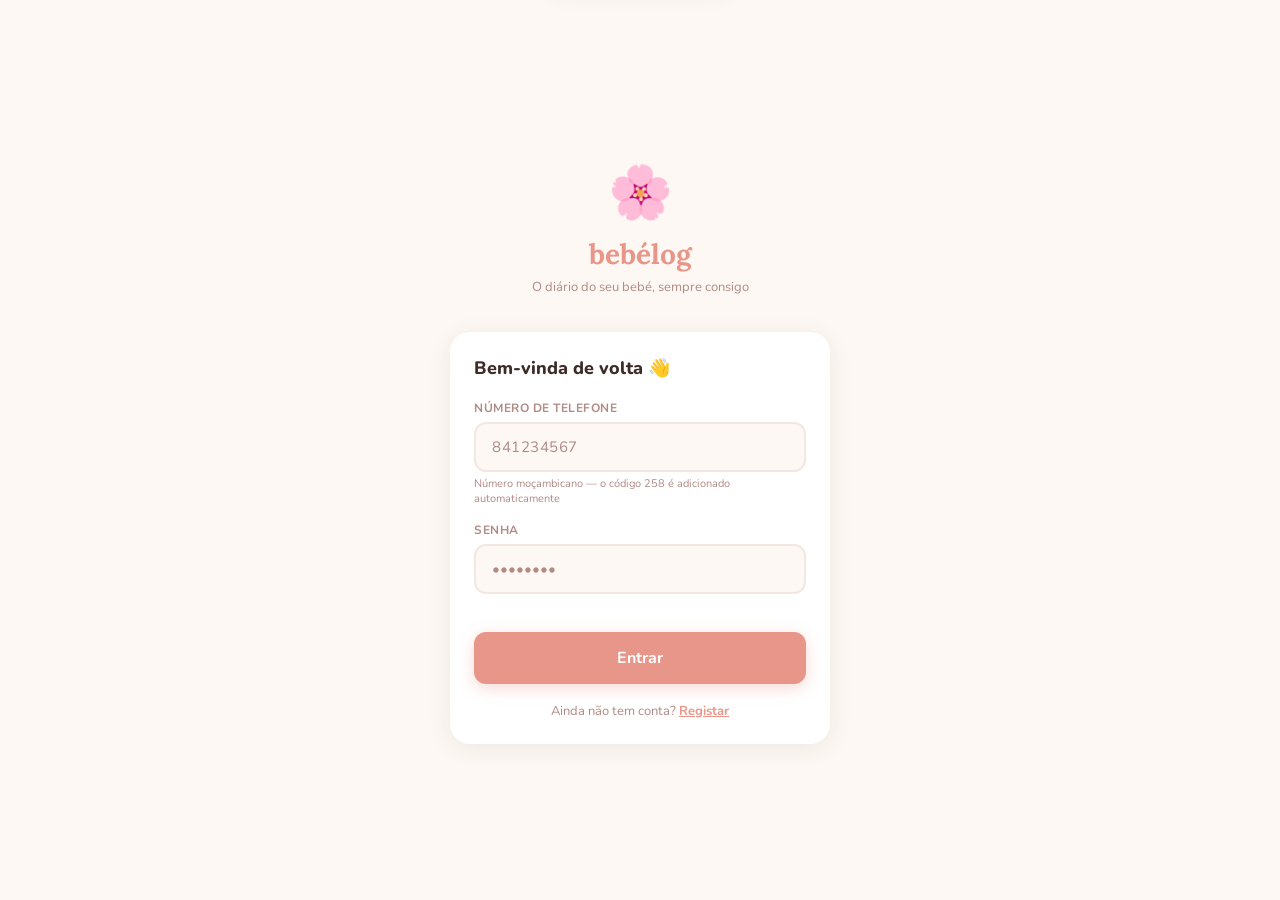
==== index.html @ a87999bd "init commit" ====
<!DOCTYPE html>
<html lang="pt-PT">
<head>
<meta charset="UTF-8">
<meta name="viewport" content="width=device-width, initial-scale=1.0, maximum-scale=1.0, user-scalable=no">
<meta name="apple-mobile-web-app-capable" content="yes">
<meta name="theme-color" content="#E8968A">
<title>Bebé — O meu registo</title>
<link rel="icon" href="data:image/svg+xml,<svg xmlns='http://www.w3.org/2000/svg' viewBox='0 0 100 100'><text y='.9em' font-size='90'>🌸</text></svg>">
<link rel="preconnect" href="https://fonts.googleapis.com">
<link href="https://fonts.googleapis.com/css2?family=Lora:ital,wght@0,400;0,500;0,600;1,400&family=Nunito:wght@300;400;500;600;700&display=swap" rel="stylesheet">
<style>
/* ===== CSS VARIABLES & RESET ===== */
:root {
  --primary: #E8968A;
  --primary-light: #F5C4BB;
  --primary-dark: #C47B72;
  --primary-soft: #FDE8E5;
  --cream: #FDF8F3;
  --cream-dark: #F5EDE3;
  --text: #3D2B27;
  --text-soft: #7A5C57;
  --text-muted: #B08A85;
  --white: #FFFFFF;
  --card: #FFFFFF;
  --border: rgba(200,160,155,0.2);
  --shadow: 0 4px 24px rgba(61,43,39,0.08);
  --shadow-sm: 0 2px 12px rgba(61,43,39,0.06);
  --radius: 20px;
  --radius-sm: 12px;
  --nav-h: 72px;
  --header-h: 70px;
  --sleep-color: #7B9FBF;
  --feed-color: #8DC17A;
  --diaper-color: #C4A87D;
  --med-color: #A07BBF;
  --growth-color: #BF8DA0;
}
*, *::before, *::after { box-sizing: border-box; margin: 0; padding: 0; }
html, body { height: 100%; width: 100%; overflow: hidden; background: var(--cream); color: var(--text); font-family: 'Nunito', sans-serif; -webkit-font-smoothing: antialiased; }
button { border: none; background: none; cursor: pointer; font-family: inherit; color: inherit; }
input, textarea, select { font-family: inherit; color: var(--text); }
img { max-width: 100%; }
a { text-decoration: none; color: inherit; }

/* ===== APP SHELL ===== */
#app { height: 100dvh; display: flex; flex-direction: column; max-width: 430px; margin: 0 auto; position: relative; overflow: hidden; background: var(--cream); }

/* ===== SCREENS ===== */
.screens { flex: 1; position: relative; overflow: hidden; }
.screen { position: absolute; inset: 0; overflow-y: auto; overflow-x: hidden; padding-bottom: calc(var(--nav-h) + 16px); opacity: 0; pointer-events: none; transform: translateX(30px); transition: opacity .3s ease, transform .3s ease; }
.screen.active { opacity: 1; pointer-events: all; transform: translateX(0); }
.screen.slide-out { opacity: 0; transform: translateX(-30px); }

/* ===== HEADER ===== */
.app-header { position: sticky; top: 0; z-index: 100; background: var(--cream); padding: 14px 20px 10px; display: flex; align-items: center; gap: 12px; }
.header-avatar { width: 40px; height: 40px; border-radius: 50%; object-fit: cover; border: 2.5px solid var(--primary); flex-shrink: 0; background: var(--primary-soft); display: flex; align-items: center; justify-content: center; font-size: 18px; overflow: hidden; }
.header-avatar img { width: 100%; height: 100%; object-fit: cover; }
.header-info { flex: 1; min-width: 0; }
.header-greeting { font-size: 11px; color: var(--text-muted); font-weight: 500; letter-spacing: 0.3px; }
.header-name { font-family: 'Lora', serif; font-size: 18px; font-weight: 600; color: var(--text); line-height: 1.2; white-space: nowrap; overflow: hidden; text-overflow: ellipsis; }
.header-age { font-size: 11px; color: var(--text-soft); font-weight: 500; }
.header-action { width: 36px; height: 36px; border-radius: 50%; background: var(--card); box-shadow: var(--shadow-sm); display: flex; align-items: center; justify-content: center; flex-shrink: 0; }

/* ===== BOTTOM NAV ===== */
.bottom-nav { height: var(--nav-h); background: var(--white); border-top: 1px solid var(--border); display: flex; align-items: center; justify-content: space-around; padding: 0 8px; padding-bottom: env(safe-area-inset-bottom, 0); position: relative; z-index: 200; box-shadow: 0 -4px 24px rgba(61,43,39,0.06); }
.nav-btn { flex: 1; display: flex; flex-direction: column; align-items: center; gap: 3px; padding: 8px 4px; border-radius: var(--radius-sm); transition: all .2s ease; position: relative; }
.nav-btn .nav-icon { font-size: 22px; line-height: 1; transition: transform .2s ease; }
.nav-btn .nav-label { font-size: 10px; font-weight: 600; color: var(--text-muted); letter-spacing: 0.2px; transition: color .2s ease; }
.nav-btn.active .nav-label { color: var(--primary); }
.nav-btn.active .nav-icon { transform: translateY(-2px); }
.nav-btn.active::after { content: ''; position: absolute; bottom: -1px; left: 50%; transform: translateX(-50%); width: 20px; height: 3px; background: var(--primary); border-radius: 2px 2px 0 0; }

/* ===== MAIS MENU ===== */
.mais-overlay { position: fixed; inset: 0; background: rgba(61,43,39,0.3); z-index: 150; opacity: 0; pointer-events: none; transition: opacity .3s ease; backdrop-filter: blur(4px); }
.mais-overlay.open { opacity: 1; pointer-events: all; }
.mais-menu { position: fixed; bottom: var(--nav-h); left: 50%; transform: translateX(-50%) translateY(20px); width: min(390px, 96vw); background: var(--white); border-radius: var(--radius) var(--radius) 0 0; padding: 20px; z-index: 160; opacity: 0; pointer-events: none; transition: all .3s cubic-bezier(.34,1.56,.64,1); box-shadow: 0 -8px 40px rgba(61,43,39,0.15); }
.mais-menu.open { opacity: 1; pointer-events: all; transform: translateX(-50%) translateY(0); }
.mais-handle { width: 36px; height: 4px; background: var(--border); border-radius: 2px; margin: 0 auto 20px; }
.mais-grid { display: grid; grid-template-columns: 1fr 1fr; gap: 12px; }
.mais-item.featured { grid-column: 1 / -1; flex-direction: row; justify-content: center; gap: 12px; background: linear-gradient(135deg, var(--primary-soft) 0%, var(--cream-dark) 100%); border: 2px solid var(--primary-light); padding: 14px 20px; }
.mais-item.featured .mais-item-label { font-size: 15px; color: var(--primary); }
.mais-item { background: var(--cream); border-radius: var(--radius-sm); padding: 16px; display: flex; flex-direction: column; align-items: center; gap: 8px; cursor: pointer; transition: all .2s ease; border: 2px solid transparent; }
.mais-item:active { transform: scale(.97); }
.mais-item.active-section { border-color: var(--primary); background: var(--primary-soft); }
.mais-item-icon { font-size: 28px; }
.mais-item-label { font-size: 13px; font-weight: 600; color: var(--text-soft); }

/* ===== CARDS ===== */
.card { background: var(--card); border-radius: var(--radius); padding: 18px; box-shadow: var(--shadow-sm); }
.card-sm { padding: 14px; border-radius: var(--radius-sm); }
.screen-content { padding: 0 16px; }

/* ===== DASHBOARD ===== */
.hero-card { background: linear-gradient(135deg, var(--primary) 0%, var(--primary-dark) 100%); border-radius: var(--radius); padding: 24px 20px; color: white; margin-bottom: 20px; position: relative; overflow: hidden; }
.hero-card::before { content: ''; position: absolute; top: -30px; right: -30px; width: 120px; height: 120px; background: rgba(255,255,255,0.1); border-radius: 50%; }
.hero-card::after { content: ''; position: absolute; bottom: -20px; right: 40px; width: 80px; height: 80px; background: rgba(255,255,255,0.08); border-radius: 50%; }
.hero-greeting { font-size: 13px; opacity: 0.85; margin-bottom: 4px; }
.hero-name { font-family: 'Lora', serif; font-size: 26px; font-weight: 600; margin-bottom: 2px; }
.hero-age { font-size: 13px; opacity: 0.8; margin-bottom: 16px; }
.sleep-status { display: inline-flex; align-items: center; gap: 8px; background: rgba(255,255,255,0.2); border-radius: 30px; padding: 8px 14px; font-size: 13px; font-weight: 600; }
.sleep-dot { width: 8px; height: 8px; border-radius: 50%; background: white; animation: pulse-dot 1.5s infinite; }
@keyframes pulse-dot { 0%,100%{opacity:1;transform:scale(1)} 50%{opacity:.5;transform:scale(.8)} }
.hero-actions { display: flex; gap: 8px; flex-wrap: wrap; margin-top: 14px; }
.hero-btn { display: inline-flex; align-items: center; gap: 6px; background: rgba(255,255,255,0.22); border: 2px solid rgba(255,255,255,0.4); border-radius: 30px; padding: 9px 18px; font-size: 13px; font-weight: 700; color: white; cursor: pointer; transition: all .2s ease; backdrop-filter: blur(4px); }
.hero-btn:active { transform: scale(.96); background: rgba(255,255,255,0.32); }
.hero-btn.stop { background: rgba(255,255,255,0.9); color: var(--sleep-color); border-color: transparent; }
.hero-btn.stop:active { background: rgba(255,255,255,1); }

.quick-stats { display: grid; grid-template-columns: 1fr 1fr; gap: 10px; margin-bottom: 20px; }
.stat-card { background: var(--card); border-radius: var(--radius-sm); padding: 14px; box-shadow: var(--shadow-sm); cursor: pointer; transition: transform .2s ease; display: flex; flex-direction: column; gap: 6px; }
.stat-card:active { transform: scale(.97); }
.stat-icon { font-size: 22px; }
.stat-label { font-size: 11px; color: var(--text-muted); font-weight: 600; text-transform: uppercase; letter-spacing: 0.5px; }
.stat-value { font-family: 'Lora', serif; font-size: 20px; font-weight: 600; color: var(--text); line-height: 1; }
.stat-sub { font-size: 11px; color: var(--text-soft); }

.section-title { font-family: 'Lora', serif; font-size: 17px; font-weight: 600; color: var(--text); margin-bottom: 12px; display: flex; align-items: center; justify-content: space-between; }
.section-title-action { font-family: 'Nunito', sans-serif; font-size: 13px; font-weight: 600; color: var(--primary); }

.sleep-prediction { background: var(--card); border-radius: var(--radius); padding: 18px; box-shadow: var(--shadow-sm); margin-bottom: 20px; }
.prediction-row { display: flex; align-items: center; gap: 12px; }
.prediction-indicator { width: 48px; height: 48px; border-radius: 50%; display: flex; align-items: center; justify-content: center; font-size: 22px; flex-shrink: 0; }
.prediction-indicator.green { background: #E8F5E2; }
.prediction-indicator.yellow { background: #FFF8E1; }
.prediction-indicator.red { background: #FFEBEE; }
.prediction-label { font-size: 11px; color: var(--text-muted); font-weight: 600; text-transform: uppercase; letter-spacing: 0.5px; margin-bottom: 2px; }
.prediction-time { font-family: 'Lora', serif; font-size: 20px; font-weight: 600; color: var(--text); }
.prediction-confidence { font-size: 11px; color: var(--text-soft); margin-top: 2px; }

/* ===== FAB ===== */
.fab-container { position: fixed; bottom: calc(var(--nav-h) + 16px); right: 16px; display: flex; flex-direction: column; align-items: flex-end; gap: 10px; z-index: 100; }
.fab { width: 52px; height: 52px; border-radius: 50%; background: var(--primary); color: white; box-shadow: 0 4px 20px rgba(232,150,138,0.4); display: flex; align-items: center; justify-content: center; font-size: 24px; cursor: pointer; transition: all .2s cubic-bezier(.34,1.56,.64,1); }
.fab:active { transform: scale(.92); }
.fab-main { width: 56px; height: 56px; font-size: 26px; }
.fab-mini { width: 44px; height: 44px; font-size: 20px; background: var(--white); color: var(--text); box-shadow: var(--shadow); opacity: 0; transform: scale(0) translateY(10px); pointer-events: none; transition: all .25s cubic-bezier(.34,1.56,.64,1); }
.fab-mini.visible { opacity: 1; transform: scale(1) translateY(0); pointer-events: all; }
.fab-mini-label { font-size: 11px; font-weight: 700; color: var(--text); background: var(--white); padding: 4px 10px; border-radius: 20px; box-shadow: var(--shadow-sm); white-space: nowrap; opacity: 0; pointer-events: none; transition: all .25s ease; }
.fab-mini-label.visible { opacity: 1; pointer-events: all; }
.fab-mini-row { display: flex; align-items: center; gap: 8px; }

/* ===== MODAL / SHEET ===== */
.sheet-overlay { position: fixed; inset: 0; background: rgba(61,43,39,0.35); z-index: 500; opacity: 0; pointer-events: none; transition: opacity .3s ease; backdrop-filter: blur(6px); }
.sheet-overlay.open { opacity: 1; pointer-events: all; }
.sheet { position: fixed; bottom: 0; left: 50%; transform: translateX(-50%) translateY(100%); width: min(430px, 100vw); background: var(--white); border-radius: var(--radius) var(--radius) 0 0; z-index: 510; padding: 20px 20px calc(20px + env(safe-area-inset-bottom, 0)); transition: transform .4s cubic-bezier(.34,1.2,.64,1); max-height: 92dvh; overflow-y: auto; }
.sheet.open { transform: translateX(-50%) translateY(0); }
.sheet-handle { width: 36px; height: 4px; background: var(--border); border-radius: 2px; margin: 0 auto 20px; }
.sheet-title { font-family: 'Lora', serif; font-size: 20px; font-weight: 600; margin-bottom: 20px; }

/* ===== FORMS ===== */
.form-group { margin-bottom: 16px; }
.form-label { font-size: 12px; font-weight: 700; color: var(--text-muted); text-transform: uppercase; letter-spacing: 0.5px; margin-bottom: 6px; display: block; }
.form-control { width: 100%; padding: 13px 16px; border: 2px solid var(--border); border-radius: var(--radius-sm); font-size: 15px; background: var(--cream); color: var(--text); outline: none; transition: border-color .2s ease; }
.form-control:focus { border-color: var(--primary); background: var(--white); }
.form-control::placeholder { color: var(--text-muted); }
textarea.form-control { resize: none; min-height: 80px; }

.toggle-group { display: flex; gap: 8px; flex-wrap: wrap; }
.toggle-btn { padding: 8px 16px; border-radius: 30px; border: 2px solid var(--border); font-size: 13px; font-weight: 600; color: var(--text-soft); background: var(--cream); cursor: pointer; transition: all .2s ease; }
.toggle-btn.active { border-color: var(--primary); color: var(--primary); background: var(--primary-soft); }

.btn-primary { width: 100%; padding: 15px; border-radius: var(--radius-sm); background: var(--primary); color: white; font-size: 16px; font-weight: 700; cursor: pointer; transition: all .2s ease; box-shadow: 0 4px 16px rgba(232,150,138,0.35); border: none; }
.btn-primary:active { transform: scale(.98); }
.btn-secondary { width: 100%; padding: 13px; border-radius: var(--radius-sm); background: var(--cream); color: var(--text); font-size: 15px; font-weight: 600; cursor: pointer; transition: all .2s ease; border: 2px solid var(--border); margin-top: 10px; }

/* ===== SUCCESS TOAST ===== */
.toast { position: fixed; top: 24px; left: 50%; transform: translateX(-50%) translateY(-80px); background: var(--text); color: white; padding: 12px 24px; border-radius: 30px; font-size: 14px; font-weight: 600; z-index: 1000; transition: transform .4s cubic-bezier(.34,1.56,.64,1); white-space: nowrap; box-shadow: var(--shadow); display: flex; align-items: center; gap: 8px; }
.toast.show { transform: translateX(-50%) translateY(0); }
.toast-check { width: 20px; height: 20px; border-radius: 50%; background: #4CAF50; display: flex; align-items: center; justify-content: center; font-size: 12px; }

/* ===== EMPTY STATE ===== */
.empty-state { text-align: center; padding: 40px 24px; }
.empty-state-icon { font-size: 52px; margin-bottom: 16px; opacity: 0.6; }
.empty-state-text { font-family: 'Lora', serif; font-size: 17px; color: var(--text-soft); margin-bottom: 8px; }
.empty-state-sub { font-size: 14px; color: var(--text-muted); line-height: 1.5; }

/* ===== LOG LIST ===== */
.log-list { display: flex; flex-direction: column; gap: 10px; }
.log-item { background: var(--card); border-radius: var(--radius-sm); padding: 14px; box-shadow: var(--shadow-sm); display: flex; align-items: center; gap: 14px; }
.log-item-icon { width: 40px; height: 40px; border-radius: 12px; display: flex; align-items: center; justify-content: center; font-size: 20px; flex-shrink: 0; }
.log-item-icon.sleep { background: rgba(123,159,191,0.15); }
.log-item-icon.feed { background: rgba(141,193,122,0.15); }
.log-item-icon.diaper { background: rgba(196,168,125,0.15); }
.log-item-icon.med { background: rgba(160,123,191,0.15); }
.log-item-body { flex: 1; min-width: 0; }
.log-item-title { font-size: 14px; font-weight: 700; color: var(--text); margin-bottom: 2px; }
.log-item-sub { font-size: 12px; color: var(--text-muted); }
.log-item-time { font-size: 12px; color: var(--text-muted); font-weight: 600; flex-shrink: 0; }
.log-item-delete { width: 28px; height: 28px; border-radius: 50%; background: #FFE5E5; display: flex; align-items: center; justify-content: center; font-size: 14px; cursor: pointer; flex-shrink: 0; transition: all .2s; }
.log-item-delete:active { transform: scale(.9); }
.log-item-edit { width: 28px; height: 28px; border-radius: 50%; background: var(--cream-dark); display: flex; align-items: center; justify-content: center; font-size: 13px; cursor: pointer; flex-shrink: 0; transition: all .2s; }
.log-item-edit:active { transform: scale(.9); }

/* ===== SVG CHART ===== */
.chart-container { background: var(--card); border-radius: var(--radius); padding: 18px; box-shadow: var(--shadow-sm); margin-bottom: 20px; }
.chart-title { font-size: 13px; font-weight: 700; color: var(--text-muted); text-transform: uppercase; letter-spacing: 0.5px; margin-bottom: 14px; }
.chart-svg { width: 100%; overflow: visible; }
.chart-bar { transition: height .4s ease, y .4s ease; }
.chart-day-label { font-size: 9px; fill: var(--text-muted); font-family: 'Nunito', sans-serif; }

/* ===== SLEEP SCREEN ===== */
.timer-card { background: linear-gradient(135deg, var(--sleep-color) 0%, #5A7A9F 100%); border-radius: var(--radius); padding: 28px 20px; text-align: center; color: white; margin-bottom: 20px; }
.timer-display { font-family: 'Lora', serif; font-size: 48px; font-weight: 600; letter-spacing: 2px; margin-bottom: 8px; }
.timer-label { font-size: 13px; opacity: 0.85; margin-bottom: 20px; }
.timer-btn { display: inline-flex; align-items: center; gap: 8px; background: rgba(255,255,255,0.25); border: 2px solid rgba(255,255,255,0.4); border-radius: 30px; padding: 12px 28px; font-size: 15px; font-weight: 700; color: white; cursor: pointer; transition: all .2s ease; backdrop-filter: blur(4px); }
.timer-btn:active { transform: scale(.97); }
.sleep-time-adjust { margin-top: 14px; display: flex; align-items: center; justify-content: center; gap: 8px; }
.sleep-time-adjust label { font-size: 12px; opacity: 0.75; }
.sleep-time-adjust input[type="time"] { background: rgba(255,255,255,0.2); border: 1px solid rgba(255,255,255,0.35); border-radius: 8px; color: white; font-size: 13px; font-weight: 600; padding: 4px 8px; outline: none; width: 82px; }
.sleep-time-adjust input[type="time"]::-webkit-calendar-picker-indicator { filter: invert(1) opacity(0.7); cursor: pointer; }
.sleep-adjust-link { font-size: 11px; opacity: 0.7; text-decoration: underline; cursor: pointer; margin-top: 4px; display: block; }
.sleep-adjust-link:hover { opacity: 1; }

/* ===== ONBOARDING ===== */
#screen-onboarding { padding: 0; background: var(--cream); overflow-y: auto; }
.onboarding-wrap { min-height: 100dvh; display: flex; flex-direction: column; padding: 40px 24px 40px; }
.onboarding-logo { font-family: 'Lora', serif; font-size: 32px; font-weight: 600; color: var(--primary); margin-bottom: 8px; }
.onboarding-sub { font-size: 14px; color: var(--text-muted); margin-bottom: 40px; line-height: 1.5; }
.onboarding-title { font-family: 'Lora', serif; font-size: 26px; font-weight: 600; color: var(--text); margin-bottom: 6px; }
.onboarding-desc { font-size: 14px; color: var(--text-soft); margin-bottom: 32px; line-height: 1.6; }
.photo-upload { width: 100px; height: 100px; border-radius: 50%; border: 3px dashed var(--primary-light); display: flex; flex-direction: column; align-items: center; justify-content: center; cursor: pointer; margin: 0 auto 24px; background: var(--primary-soft); transition: all .2s; position: relative; overflow: hidden; }
.photo-upload:active { transform: scale(.97); }
.photo-upload img { position: absolute; inset: 0; width: 100%; height: 100%; object-fit: cover; }
.photo-upload-icon { font-size: 30px; opacity: .5; }
.photo-upload-text { font-size: 11px; color: var(--text-muted); margin-top: 4px; }
.onboarding-footer { margin-top: auto; padding-top: 32px; }

/* ===== SETTINGS ===== */
.settings-section { margin-bottom: 24px; }
.settings-section-title { font-size: 11px; font-weight: 700; color: var(--text-muted); text-transform: uppercase; letter-spacing: 0.8px; margin-bottom: 10px; padding-left: 4px; }
.settings-item { background: var(--card); border-radius: var(--radius-sm); padding: 15px 16px; display: flex; align-items: center; justify-content: space-between; margin-bottom: 8px; box-shadow: var(--shadow-sm); cursor: pointer; }
.settings-item-left { display: flex; align-items: center; gap: 12px; }
.settings-item-icon { font-size: 20px; width: 36px; height: 36px; background: var(--cream-dark); border-radius: 10px; display: flex; align-items: center; justify-content: center; }
.settings-item-label { font-size: 15px; font-weight: 600; }
.settings-item-arrow { color: var(--text-muted); font-size: 16px; }

.color-swatches { display: flex; gap: 12px; flex-wrap: wrap; margin-top: 8px; }
.color-swatch { width: 36px; height: 36px; border-radius: 50%; cursor: pointer; border: 3px solid transparent; transition: all .2s ease; }
.color-swatch.selected { border-color: var(--text); transform: scale(1.1); }

/* ===== HISTORY ===== */
.history-date-nav { display: flex; align-items: center; justify-content: space-between; margin-bottom: 20px; background: var(--card); border-radius: var(--radius-sm); padding: 12px 16px; box-shadow: var(--shadow-sm); }
.history-date-btn { width: 32px; height: 32px; border-radius: 50%; background: var(--cream); display: flex; align-items: center; justify-content: center; cursor: pointer; font-size: 16px; }
.history-date { font-family: 'Lora', serif; font-size: 16px; font-weight: 600; }
.timeline { position: relative; padding-left: 28px; }
.timeline::before { content: ''; position: absolute; left: 11px; top: 0; bottom: 0; width: 2px; background: var(--border); }
.timeline-item { position: relative; margin-bottom: 16px; }
.timeline-dot { position: absolute; left: -22px; width: 12px; height: 12px; border-radius: 50%; border: 2px solid white; top: 4px; }
.timeline-dot.sleep { background: var(--sleep-color); }
.timeline-dot.feed { background: var(--feed-color); }
.timeline-dot.diaper { background: var(--diaper-color); }
.timeline-dot.med { background: var(--med-color); }

/* ===== GROWTH CHART ===== */
.growth-tabs { display: flex; gap: 8px; margin-bottom: 16px; }
.growth-tab { flex: 1; padding: 10px; border-radius: var(--radius-sm); border: 2px solid var(--border); font-size: 13px; font-weight: 700; color: var(--text-soft); background: var(--cream); cursor: pointer; text-align: center; transition: all .2s; }
.growth-tab.active { border-color: var(--primary); color: var(--primary); background: var(--primary-soft); }
.growth-stat { background: var(--card); border-radius: var(--radius-sm); padding: 16px; box-shadow: var(--shadow-sm); text-align: center; }
.growth-stat-value { font-family: 'Lora', serif; font-size: 32px; font-weight: 600; color: var(--text); }
.growth-stat-unit { font-size: 14px; color: var(--text-muted); margin-left: 4px; }
.growth-stat-label { font-size: 12px; color: var(--text-muted); margin-top: 4px; }

/* ===== MED CARD ===== */
.med-card { background: var(--card); border-radius: var(--radius-sm); padding: 16px; box-shadow: var(--shadow-sm); margin-bottom: 10px; display: flex; align-items: center; gap: 14px; }
.med-icon { width: 44px; height: 44px; background: rgba(160,123,191,0.15); border-radius: 12px; display: flex; align-items: center; justify-content: center; font-size: 22px; flex-shrink: 0; }
.med-body { flex: 1; min-width: 0; }
.med-name { font-size: 15px; font-weight: 700; color: var(--text); margin-bottom: 2px; }
.med-dose { font-size: 13px; color: var(--text-soft); }
.med-next { font-size: 12px; color: var(--primary); font-weight: 600; margin-top: 4px; }
.med-action { display: flex; flex-direction: column; gap: 4px; }
.med-btn { padding: 6px 12px; border-radius: 20px; background: var(--primary-soft); color: var(--primary); font-size: 12px; font-weight: 700; cursor: pointer; white-space: nowrap; transition: all .2s; }
.med-btn:active { transform: scale(.95); }
.med-delete { padding: 6px 12px; border-radius: 20px; background: #FFE5E5; color: #C0392B; font-size: 12px; font-weight: 700; cursor: pointer; white-space: nowrap; transition: all .2s; }

/* ===== INSIGHTS ===== */
.insights-period-tabs { display: flex; gap: 6px; margin-bottom: 20px; background: var(--card); border-radius: var(--radius-sm); padding: 5px; box-shadow: var(--shadow-sm); }
.period-tab { flex: 1; padding: 9px 4px; border-radius: 9px; font-size: 13px; font-weight: 700; color: var(--text-muted); cursor: pointer; text-align: center; transition: all .2s ease; }
.period-tab.active { background: var(--primary); color: white; box-shadow: 0 2px 10px rgba(232,150,138,0.35); }
.status-card { border-radius: var(--radius); padding: 22px 20px; margin-bottom: 16px; position: relative; overflow: hidden; }
.status-card.excellent { background: linear-gradient(135deg, #6DBF8A 0%, #4A9E6A 100%); }
.status-card.good { background: linear-gradient(135deg, #7BB8BF 0%, #5A96A0 100%); }
.status-card.attention { background: linear-gradient(135deg, #E8C17A 0%, #C49A4A 100%); }
.status-card-emoji { font-size: 36px; margin-bottom: 10px; }
.status-card-title { font-family: 'Lora', serif; font-size: 22px; font-weight: 600; color: white; margin-bottom: 4px; }
.status-card-sub { font-size: 13px; color: rgba(255,255,255,0.85); line-height: 1.5; }
.status-card-deco { position: absolute; top: -20px; right: -20px; width: 100px; height: 100px; background: rgba(255,255,255,0.1); border-radius: 50%; }
.insight-card { background: var(--card); border-radius: var(--radius-sm); padding: 16px; box-shadow: var(--shadow-sm); margin-bottom: 12px; }
.insight-card-header { display: flex; align-items: center; justify-content: space-between; margin-bottom: 12px; }
.insight-card-title { font-size: 12px; font-weight: 700; color: var(--text-muted); text-transform: uppercase; letter-spacing: 0.5px; display: flex; align-items: center; gap: 6px; }
.insight-card-title-icon { font-size: 16px; }
.insight-status-dot { width: 10px; height: 10px; border-radius: 50%; flex-shrink: 0; }
.insight-status-dot.green { background: #5DBF7A; }
.insight-status-dot.yellow { background: #E8C17A; }
.insight-status-dot.red { background: #E87A7A; }
.insight-metrics { display: flex; align-items: flex-end; gap: 6px; margin-bottom: 8px; }
.insight-value { font-family: 'Lora', serif; font-size: 30px; font-weight: 600; color: var(--text); line-height: 1; }
.insight-unit { font-size: 13px; color: var(--text-muted); margin-bottom: 4px; }
.insight-vs { font-size: 12px; color: var(--text-muted); background: var(--cream-dark); border-radius: 20px; padding: 2px 8px; margin-bottom: 4px; }
.insight-text { font-size: 13px; color: var(--text-soft); line-height: 1.5; }
.insight-bar-wrap { height: 6px; background: var(--cream-dark); border-radius: 3px; margin: 10px 0 6px; overflow: hidden; }
.insight-bar-fill { height: 100%; border-radius: 3px; transition: width .6s ease; }
.insight-bar-fill.green { background: #5DBF7A; }
.insight-bar-fill.yellow { background: #E8C17A; }
.insight-bar-fill.red { background: #E87A7A; }
.insight-range { display: flex; justify-content: space-between; font-size: 10px; color: var(--text-muted); }
.tip-card { background: linear-gradient(135deg, var(--primary-soft) 0%, var(--cream-dark) 100%); border-radius: var(--radius-sm); padding: 16px; margin-bottom: 12px; border-left: 4px solid var(--primary); }
.tip-card-label { font-size: 10px; font-weight: 700; color: var(--primary); text-transform: uppercase; letter-spacing: 0.6px; margin-bottom: 6px; }
.tip-card-text { font-size: 13px; color: var(--text); line-height: 1.6; }
.week-bars { display: flex; align-items: flex-end; gap: 4px; height: 40px; margin: 12px 0 6px; }
.week-bar-wrap { flex: 1; display: flex; flex-direction: column; align-items: center; gap: 3px; height: 100%; justify-content: flex-end; }
.week-bar { width: 100%; border-radius: 3px 3px 0 0; min-height: 2px; transition: height .4s ease; }
.week-bar-label { font-size: 9px; color: var(--text-muted); font-weight: 600; }
.compare-row { display: flex; align-items: center; gap: 10px; padding: 10px 0; border-bottom: 1px solid var(--border); }
.compare-row:last-child { border-bottom: none; }
.compare-label { font-size: 13px; color: var(--text-soft); flex: 1; }
.compare-val { font-size: 14px; font-weight: 700; color: var(--text); }
.compare-badge { font-size: 11px; font-weight: 700; padding: 2px 8px; border-radius: 20px; }
.compare-badge.up { background: #E5F7EC; color: #3D9A5C; }
.compare-badge.down { background: #FFEBEE; color: #C0392B; }
.compare-badge.same { background: var(--cream-dark); color: var(--text-muted); }
.milestone-item { display: flex; align-items: flex-start; gap: 12px; padding: 10px 0; border-bottom: 1px solid var(--border); }
.milestone-item:last-child { border-bottom: none; }
.milestone-icon { font-size: 20px; flex-shrink: 0; margin-top: 1px; }
.milestone-text { font-size: 13px; color: var(--text); line-height: 1.5; flex: 1; }
.milestone-text strong { color: var(--text); display: block; margin-bottom: 2px; font-size: 14px; }

/* ===== ALBUM ===== */
.album-hero { background: linear-gradient(135deg, var(--primary) 0%, var(--primary-dark) 100%); border-radius: var(--radius); padding: 20px; margin-bottom: 20px; color: white; position: relative; overflow: hidden; }
.album-hero::before { content: ''; position: absolute; top: -25px; right: -25px; width: 110px; height: 110px; background: rgba(255,255,255,0.1); border-radius: 50%; }
.album-hero-title { font-family: 'Lora', serif; font-size: 20px; font-weight: 600; margin-bottom: 4px; }
.album-hero-sub { font-size: 13px; opacity: 0.85; margin-bottom: 14px; }
.album-progress-bar { height: 6px; background: rgba(255,255,255,0.25); border-radius: 3px; overflow: hidden; }
.album-progress-fill { height: 100%; background: white; border-radius: 3px; transition: width .6s ease; }
.album-progress-label { font-size: 12px; opacity: 0.85; margin-top: 8px; }
.album-grid { display: grid; grid-template-columns: 1fr 1fr; gap: 14px; padding-bottom: 8px; }
.album-card { background: white; border-radius: 6px; box-shadow: 0 4px 18px rgba(61,43,39,0.12), 0 1px 4px rgba(61,43,39,0.06); cursor: pointer; transition: transform .2s ease, box-shadow .2s ease; overflow: hidden; }
.album-card:nth-child(odd)  { transform: rotate(-0.6deg); }
.album-card:nth-child(even) { transform: rotate(0.6deg);  }
.album-card:nth-child(odd):active  { transform: rotate(-0.6deg) scale(.96); }
.album-card:nth-child(even):active { transform: rotate(0.6deg)  scale(.96); }
.album-card:hover { box-shadow: 0 8px 28px rgba(61,43,39,0.16); }
.album-card-media { height: 130px; display: flex; align-items: center; justify-content: center; position: relative; overflow: hidden; }
.album-card-media img { width: 100%; height: 100%; object-fit: cover; }
.album-card-emoji { font-size: 46px; line-height: 1; }
.album-card-body { padding: 10px 10px 13px; border-top: 1px solid rgba(0,0,0,0.04); }
.album-card-name { font-size: 12px; font-weight: 700; color: var(--text); line-height: 1.3; margin-bottom: 3px; }
.album-card-meta { font-size: 10px; color: var(--text-muted); }
.album-card.captured .album-card-name { color: var(--text); }
.album-card.uncaptured { opacity: 0.72; }
.album-card.uncaptured .album-card-name { color: var(--text-soft); }
.album-card-badge { position: absolute; top: 7px; right: 7px; background: rgba(255,255,255,0.9); border-radius: 20px; padding: 2px 7px; font-size: 10px; font-weight: 700; color: var(--text); backdrop-filter: blur(4px); }
.album-add-card { background: var(--cream-dark); border-radius: 6px; border: 2px dashed var(--primary-light); display: flex; flex-direction: column; align-items: center; justify-content: center; gap: 8px; cursor: pointer; transition: all .2s; min-height: 170px; }
.album-add-card:active { transform: scale(.97); }
.album-add-icon { font-size: 28px; opacity: 0.5; }
.album-add-label { font-size: 12px; font-weight: 700; color: var(--text-muted); text-align: center; line-height: 1.4; }
/* Detail sheet */
.album-detail-media { width: 100%; height: 220px; border-radius: var(--radius-sm); overflow: hidden; display: flex; align-items: center; justify-content: center; margin-bottom: 18px; }
.album-detail-media img { width: 100%; height: 100%; object-fit: cover; }
.album-detail-emoji { font-size: 72px; line-height: 1; }
.album-detail-title { font-family: 'Lora', serif; font-size: 22px; font-weight: 600; margin-bottom: 4px; }
.album-detail-date { font-size: 14px; color: var(--text-soft); margin-bottom: 6px; }
.album-detail-age { font-size: 12px; color: var(--text-muted); margin-bottom: 16px; }
.album-detail-note { font-size: 14px; color: var(--text); line-height: 1.6; background: var(--cream); border-radius: var(--radius-sm); padding: 12px; margin-bottom: 20px; }
.album-photo-upload { width: 100%; height: 160px; border-radius: var(--radius-sm); border: 2px dashed var(--primary-light); display: flex; flex-direction: column; align-items: center; justify-content: center; cursor: pointer; background: var(--primary-soft); transition: all .2s; position: relative; overflow: hidden; margin-bottom: 4px; }
.album-photo-upload img { position: absolute; inset: 0; width: 100%; height: 100%; object-fit: cover; }
.album-photo-upload-icon { font-size: 36px; opacity: .5; }
.album-photo-upload-text { font-size: 12px; color: var(--text-muted); margin-top: 6px; }
.btn-danger { width: 100%; padding: 13px; border-radius: var(--radius-sm); background: #FFE5E5; color: #C0392B; font-size: 15px; font-weight: 700; cursor: pointer; border: none; margin-top: 10px; }

/* ===== WHATSAPP / EVOLUTION ===== */
.wa-section { border-radius: var(--radius-sm); overflow: hidden; box-shadow: var(--shadow-sm); margin-bottom: 8px; }
.wa-header { background: #25D366; padding: 14px 16px; display: flex; align-items: center; gap: 10px; cursor: pointer; }
.wa-header-icon { font-size: 20px; }
.wa-header-label { font-size: 15px; font-weight: 700; color: white; flex: 1; }
.wa-status-badge { font-size: 11px; font-weight: 700; padding: 3px 10px; border-radius: 20px; }
.wa-status-badge.connected    { background: rgba(255,255,255,0.3); color: white; }
.wa-status-badge.disconnected { background: rgba(0,0,0,0.2);       color: rgba(255,255,255,0.8); }
.wa-status-badge.unknown      { background: rgba(0,0,0,0.15);       color: rgba(255,255,255,0.7); }
.wa-body { background: var(--card); padding: 16px; }
.wa-body .form-control { font-size: 14px; }
.wa-test-row { display: flex; gap: 8px; margin-top: 4px; }
.wa-test-row .btn-primary { flex: 1; padding: 11px; font-size: 13px; }
.btn-wa-test { flex: 1; padding: 11px; border-radius: var(--radius-sm); background: #25D366; color: white; font-size: 13px; font-weight: 700; border: none; cursor: pointer; transition: all .2s; }
.btn-wa-test:active { transform: scale(.97); }
.wa-notif-row { display: flex; align-items: center; justify-content: space-between; padding: 12px 0; border-bottom: 1px solid var(--border); }
.wa-notif-row:last-child { border-bottom: none; }
.wa-notif-label { font-size: 14px; color: var(--text); }
.wa-notif-sub { font-size: 12px; color: var(--text-muted); margin-top: 2px; }
.wa-toggle { width: 44px; height: 24px; border-radius: 12px; background: var(--cream-dark); border: none; cursor: pointer; position: relative; transition: background .2s; flex-shrink: 0; }
.wa-toggle.on { background: #25D366; }
.wa-toggle::after { content: ''; position: absolute; width: 18px; height: 18px; border-radius: 50%; background: white; top: 3px; left: 3px; transition: transform .2s; box-shadow: 0 1px 3px rgba(0,0,0,0.2); }
.wa-toggle.on::after { transform: translateX(20px); }
.share-btn { width: 36px; height: 36px; border-radius: 50%; background: #25D366; box-shadow: 0 2px 10px rgba(37,211,102,0.35); display: flex; align-items: center; justify-content: center; font-size: 18px; cursor: pointer; transition: all .2s; flex-shrink: 0; }
.share-btn:active { transform: scale(.92); }

/* ===== ANIMATIONS ===== */
@keyframes fadeSlideUp { from{opacity:0;transform:translateY(20px)} to{opacity:1;transform:translateY(0)} }
@keyframes scaleIn { from{transform:scale(.8);opacity:0} to{transform:scale(1);opacity:1} }
@keyframes celebrate { 0%{transform:scale(1)} 30%{transform:scale(1.08)} 60%{transform:scale(.97)} 100%{transform:scale(1)} }
.animate-in { animation: fadeSlideUp .4s ease both; }
.celebrate { animation: celebrate .4s ease; }

/* ===== UTILITY ===== */
.divider { height: 1px; background: var(--border); margin: 16px 0; }
.text-center { text-align: center; }
.mb-16 { margin-bottom: 16px; }
.mb-20 { margin-bottom: 20px; }
.row { display: flex; gap: 10px; }
.row > * { flex: 1; }
.pill { display: inline-flex; align-items: center; gap: 4px; padding: 4px 10px; border-radius: 20px; font-size: 12px; font-weight: 600; }
.pill-sleep { background: rgba(123,159,191,0.15); color: var(--sleep-color); }
.pill-feed { background: rgba(141,193,122,0.15); color: #5A9847; }
.pill-diaper { background: rgba(196,168,125,0.15); color: #8B6E40; }
.pill-med { background: rgba(160,123,191,0.15); color: var(--med-color); }
/* ===== LOGIN SCREEN ===== */
.login-overlay { position:fixed;inset:0;background:var(--bg);z-index:9000;display:flex;flex-direction:column;align-items:center;justify-content:center;padding:32px 24px;overflow-y:auto; }
.login-logo { font-size:52px;margin-bottom:8px; }
.login-app-name { font-family:'Lora',serif;font-size:28px;font-weight:700;color:var(--primary);margin-bottom:6px; }
.login-tagline { font-size:13px;color:var(--text-muted);margin-bottom:36px;text-align:center; }
.login-card { background:var(--card);border-radius:var(--radius);padding:24px;width:100%;max-width:380px;box-shadow:var(--shadow); }
.login-title { font-size:18px;font-weight:800;color:var(--text);margin-bottom:20px; }
.login-err { font-size:13px;color:#C0392B;min-height:18px;margin-top:12px;font-weight:600; }
.login-switch { text-align:center;margin-top:18px;font-size:13px;color:var(--text-muted); }
.login-switch span { color:var(--primary);font-weight:700;cursor:pointer;text-decoration:underline; }
</style>
</head>
<body>
<div id="app">
  <div class="screens" id="screens">

    <!-- ONBOARDING -->
    <div class="screen" id="screen-onboarding">
      <div class="onboarding-wrap">
        <div class="onboarding-logo">🌸 bebélog</div>
        <div class="onboarding-sub">O seu diário de cuidados, feito com amor</div>
        <div class="onboarding-title">Bem-vinda, mamã!</div>
        <div class="onboarding-desc">Vamos personalizar a app para o seu bebé. Pode alterar tudo mais tarde nas definições.</div>

        <div class="photo-upload" id="photoUpload" onclick="document.getElementById('photoInput').click()">
          <span class="photo-upload-icon">📷</span>
          <span class="photo-upload-text">Foto do bebé</span>
        </div>
        <input type="file" id="photoInput" accept="image/*" style="display:none" onchange="handlePhotoUpload(event)">

        <div class="form-group">
          <label class="form-label">Nome do bebé</label>
          <input type="text" class="form-control" id="ob-baby-name" placeholder="Ex: Maria, João, Ana..." maxlength="30">
        </div>
        <div class="form-group">
          <label class="form-label">Data de nascimento</label>
          <input type="date" class="form-control" id="ob-birth-date">
        </div>
        <div class="form-group">
          <label class="form-label">O seu nome (mamã)</label>
          <input type="text" class="form-control" id="ob-mom-name" placeholder="Ex: Ana, Fátima, Graça..." maxlength="30">
        </div>

        <div class="onboarding-footer">
          <button class="btn-primary" onclick="completeOnboarding()">Começar a acompanhar 💕</button>
        </div>
      </div>
    </div>

    <!-- DASHBOARD -->
    <div class="screen" id="screen-home">
      <div class="app-header">
        <div class="header-avatar" id="dash-avatar"></div>
        <div class="header-info">
          <div class="header-greeting" id="dash-greeting"></div>
          <div class="header-name" id="dash-baby-name"></div>
          <div class="header-age" id="dash-age"></div>
        </div>
        <div class="share-btn" id="dash-share-btn" onclick="sendDailySummary()" title="Partilhar via WhatsApp" style="display:none">📤</div>
        <button class="header-action" onclick="showScreen('settings')">⚙️</button>
      </div>
      <div class="screen-content" id="dashboard-content"></div>
    </div>

    <!-- SLEEP -->
    <div class="screen" id="screen-sleep">
      <div class="app-header">
        <div class="header-avatar" id="sleep-avatar"></div>
        <div class="header-info">
          <div class="header-greeting">Sono</div>
          <div class="header-name" id="sleep-baby-name"></div>
        </div>
        <button class="header-action" onclick="openSheet('sleep')">＋</button>
      </div>
      <div class="screen-content" id="sleep-content"></div>
    </div>

    <!-- FEEDING -->
    <div class="screen" id="screen-feed">
      <div class="app-header">
        <div class="header-avatar" id="feed-avatar"></div>
        <div class="header-info">
          <div class="header-greeting">Alimentação</div>
          <div class="header-name" id="feed-baby-name"></div>
        </div>
        <button class="header-action" onclick="openSheet('feed')">＋</button>
      </div>
      <div class="screen-content" id="feed-content"></div>
    </div>

    <!-- DIAPERS -->
    <div class="screen" id="screen-diaper">
      <div class="app-header">
        <div class="header-avatar" id="diaper-avatar"></div>
        <div class="header-info">
          <div class="header-greeting">Fraldas</div>
          <div class="header-name" id="diaper-baby-name"></div>
        </div>
        <button class="header-action" onclick="openSheet('diaper')">＋</button>
      </div>
      <div class="screen-content" id="diaper-content"></div>
    </div>

    <!-- MEDICATIONS -->
    <div class="screen" id="screen-med">
      <div class="app-header">
        <div class="header-avatar" id="med-avatar"></div>
        <div class="header-info">
          <div class="header-greeting">Medicamentos</div>
          <div class="header-name" id="med-baby-name"></div>
        </div>
        <button class="header-action" onclick="openSheet('med')">＋</button>
      </div>
      <div class="screen-content" id="med-content"></div>
    </div>

    <!-- GROWTH -->
    <div class="screen" id="screen-growth">
      <div class="app-header">
        <div class="header-avatar" id="growth-avatar"></div>
        <div class="header-info">
          <div class="header-greeting">Crescimento</div>
          <div class="header-name" id="growth-baby-name"></div>
        </div>
        <button class="header-action" onclick="openSheet('growth')">＋</button>
      </div>
      <div class="screen-content" id="growth-content"></div>
    </div>

    <!-- HISTORY -->
    <div class="screen" id="screen-history">
      <div class="app-header">
        <div class="header-avatar" id="history-avatar"></div>
        <div class="header-info">
          <div class="header-greeting">Histórico</div>
          <div class="header-name" id="history-baby-name"></div>
        </div>
      </div>
      <div class="screen-content" id="history-content"></div>
    </div>

    <!-- ALBUM -->
    <div class="screen" id="screen-album">
      <div class="app-header">
        <div class="header-avatar" id="album-avatar"></div>
        <div class="header-info">
          <div class="header-greeting">Primeiras Vezes</div>
          <div class="header-name" id="album-baby-name"></div>
        </div>
        <button class="header-action" onclick="openSheet('milestone-custom')">＋</button>
      </div>
      <div class="screen-content" id="album-content"></div>
    </div>

    <!-- INSIGHTS -->
    <div class="screen" id="screen-insights">
      <div class="app-header">
        <div class="header-avatar" id="insights-avatar"></div>
        <div class="header-info">
          <div class="header-greeting">Análise</div>
          <div class="header-name" id="insights-baby-name"></div>
        </div>
      </div>
      <div class="screen-content" id="insights-content"></div>
    </div>

    <!-- SETTINGS -->
    <div class="screen" id="screen-settings">
      <div class="app-header" style="padding-top:20px;">
        <div style="flex:1">
          <div class="header-name" style="font-size:22px">Definições</div>
        </div>
        <button class="header-action" onclick="showScreen('home')">✕</button>
      </div>
      <div class="screen-content" id="settings-content"></div>
    </div>

  </div><!-- /screens -->

  <!-- BOTTOM NAV -->
  <nav class="bottom-nav" id="bottom-nav">
    <button class="nav-btn active" id="nav-home" onclick="showScreen('home')">
      <span class="nav-icon">🏠</span>
      <span class="nav-label">Início</span>
    </button>
    <button class="nav-btn" id="nav-sleep" onclick="showScreen('sleep')">
      <span class="nav-icon">🌙</span>
      <span class="nav-label">Sono</span>
    </button>
    <button class="nav-btn" id="nav-feed" onclick="showScreen('feed')">
      <span class="nav-icon">🍼</span>
      <span class="nav-label">Alim.</span>
    </button>
    <button class="nav-btn" id="nav-diaper" onclick="showScreen('diaper')">
      <span class="nav-icon">🧷</span>
      <span class="nav-label">Fraldas</span>
    </button>
    <button class="nav-btn" id="nav-mais" onclick="toggleMais()">
      <span class="nav-icon">⋯</span>
      <span class="nav-label">Mais</span>
    </button>
  </nav>
</div>

<!-- MAIS OVERLAY -->
<div class="mais-overlay" id="maisOverlay" onclick="closeMais()"></div>
<div class="mais-menu" id="maisMenu">
  <div class="mais-handle"></div>
  <div class="mais-grid">
    <div class="mais-item featured" id="mais-insights" onclick="showScreen('insights');closeMais()">
      <span class="mais-item-icon">✨</span>
      <span class="mais-item-label">Análise do bebé</span>
    </div>
    <div class="mais-item featured" id="mais-album" onclick="showScreen('album');closeMais()" style="background:linear-gradient(135deg,#FDE8F5,#F5EDE3);border-color:#F5C4E8">
      <span class="mais-item-icon">📸</span>
      <span class="mais-item-label" style="color:#B06090">Álbum de Memórias</span>
    </div>
    <div class="mais-item" id="mais-med" onclick="showScreen('med');closeMais()">
      <span class="mais-item-icon">💊</span>
      <span class="mais-item-label">Medicamentos</span>
    </div>
    <div class="mais-item" id="mais-growth" onclick="showScreen('growth');closeMais()">
      <span class="mais-item-icon">📏</span>
      <span class="mais-item-label">Crescimento</span>
    </div>
    <div class="mais-item" id="mais-history" onclick="showScreen('history');closeMais()">
      <span class="mais-item-icon">📅</span>
      <span class="mais-item-label">Histórico</span>
    </div>
    <div class="mais-item" id="mais-settings" onclick="showScreen('settings');closeMais()">
      <span class="mais-item-icon">⚙️</span>
      <span class="mais-item-label">Definições</span>
    </div>
  </div>
</div>

<!-- SHEET OVERLAY -->
<div class="sheet-overlay" id="sheetOverlay" onclick="closeSheet()"></div>
<div class="sheet" id="mainSheet">
  <div class="sheet-handle"></div>
  <div id="sheetContent"></div>
</div>

<!-- LOGIN SCREEN -->
<div id="login-screen" class="login-overlay" style="display:none">
  <div class="login-logo">🌸</div>
  <div class="login-app-name">bebélog</div>
  <div class="login-tagline">O diário do seu bebé, sempre consigo</div>

  <!-- LOGIN FORM -->
  <div class="login-card" id="login-form">
    <div class="login-title">Bem-vinda de volta 👋</div>
    <div class="form-group">
      <label class="form-label">Número de telefone</label>
      <input type="tel" class="form-control" id="login-phone" placeholder="841234567" autocomplete="tel"
             style="letter-spacing:.5px">
      <div style="font-size:11px;color:var(--text-muted);margin-top:4px">Número moçambicano — o código 258 é adicionado automaticamente</div>
    </div>
    <div class="form-group">
      <label class="form-label">Senha</label>
      <input type="password" class="form-control" id="login-pass" placeholder="••••••••" autocomplete="current-password"
             onkeydown="if(event.key==='Enter')submitLogin()">
    </div>
    <div class="login-err" id="login-err"></div>
    <button class="btn-primary" id="login-btn" onclick="submitLogin()" style="margin-top:4px;width:100%">Entrar</button>
    <div class="login-switch">Ainda não tem conta? <span onclick="toggleLoginMode(true)">Registar</span></div>
  </div>

  <!-- REGISTER FORM -->
  <div class="login-card" id="register-form" style="display:none">
    <div class="login-title">Criar conta 🌱</div>
    <div class="form-group">
      <label class="form-label">Número de telefone</label>
      <input type="tel" class="form-control" id="reg-phone" placeholder="841234567" autocomplete="tel"
             style="letter-spacing:.5px">
      <div style="font-size:11px;color:var(--text-muted);margin-top:4px">Número moçambicano — o código 258 é adicionado automaticamente</div>
    </div>
    <div class="form-group">
      <label class="form-label">Senha</label>
      <input type="password" class="form-control" id="reg-pass" placeholder="Mínimo 6 caracteres" autocomplete="new-password"
             onkeydown="if(event.key==='Enter')submitRegister()">
    </div>
    <div class="login-err" id="reg-err"></div>
    <button class="btn-primary" id="reg-btn" onclick="submitRegister()" style="margin-top:4px;width:100%">Criar conta</button>
    <div class="login-switch">Já tem conta? <span onclick="toggleLoginMode(false)">Entrar</span></div>
  </div>
</div>

<!-- TOAST -->
<div class="toast" id="toast">
  <div class="toast-check">✓</div>
  <span id="toastMsg">Registo guardado!</span>
</div>

<script src="config.js"></script>
<script>
// ===== STATE =====
const S = {
  profile: null,
  settings: null,
  currentScreen: null,
  historyDate: new Date().toDateString(),
  sleepTimer: null,
  sleepStart: null,
  dashInterval: null,
  fabOpen: false,
  maisOpen: false,
  sheetOpen: null,
  growthTab: 'weight',
  insightsPeriod: 'today',
  _milestoneTarget: null,
  albumTab: 'memories',
  _editLogId: null,
};

// ===== STORAGE =====
// ===== API LAYER =====
const API = {
  _h() {
    const token = localStorage.getItem('bebe_token') || '';
    return { 'Content-Type': 'application/json', 'Authorization': `Bearer ${token}` };
  },
  async _fetch(method, path, data) {
    const opts = { method, headers: this._h() };
    if (data !== undefined) opts.body = JSON.stringify(data);
    const r = await fetch((window.CONFIG?.apiUrl || '/api') + path, opts);
    if (r.status === 401) { showLoginScreen(); return null; }
    return r;
  },
  async get(path)           { return (await this._fetch('GET',    path))?.json(); },
  async post(path, data)    { return (await this._fetch('POST',   path, data))?.json(); },
  async put(path, data)     { return (await this._fetch('PUT',    path, data))?.json(); },
  async del(path)           { return (await this._fetch('DELETE', path))?.json(); },
};

// ===== DB (cache-first, write-through to API) =====
const DB = {
  get: k => { try { return JSON.parse(localStorage.getItem('bebe_'+k) || 'null'); } catch { return null; } },
  set: (k, v) => localStorage.setItem('bebe_'+k, JSON.stringify(v)),

  profile:    () => DB.get('profile'),
  setProfile: p  => {
    DB.set('profile', p);
    API.post('/profile.php', p).catch(e => console.warn('profile sync', e));
  },

  logs:      () => DB.get('logs') || [],
  addLog:    entry => {
    const logs = DB.logs(); logs.push(entry); DB.set('logs', logs);
    API.post('/logs.php', entry).catch(e => console.warn('addLog', e));
  },
  delLog:    id => {
    DB.set('logs', DB.logs().filter(l => l.id !== id));
    API.del(`/logs.php?id=${encodeURIComponent(id)}`).catch(e => console.warn('delLog', e));
  },
  updateLog: (id, changes) => {
    DB.set('logs', DB.logs().map(l => l.id === id ? {...l, ...changes} : l));
    API.put(`/logs.php?id=${encodeURIComponent(id)}`, changes).catch(e => console.warn('updateLog', e));
  },

  meds:   () => DB.get('meds') || [],
  addMed: m => {
    const meds = DB.meds(); meds.push(m); DB.set('meds', meds);
    API.post('/meds.php', m).catch(e => console.warn('addMed', e));
  },
  delMed: id => {
    DB.set('meds', DB.meds().filter(m => m.id !== id));
    API.del(`/meds.php?id=${encodeURIComponent(id)}`).catch(e => console.warn('delMed', e));
  },

  medLogs:   () => DB.get('medlogs') || [],
  addMedLog: l => {
    const ml = DB.medLogs(); ml.push(l); DB.set('medlogs', ml);
    API.post('/med_logs.php', l).catch(e => console.warn('addMedLog', e));
  },
};

// ===== UTILS =====
function uid() { return Date.now().toString(36) + Math.random().toString(36).slice(2); }
function todayStr() { return new Date().toDateString(); }
function fmtTime(d) {
  return new Date(d).toLocaleTimeString('pt-PT', { hour:'2-digit', minute:'2-digit' });
}
function fmtDate(d) {
  return new Date(d).toLocaleDateString('pt-PT', { weekday:'long', day:'numeric', month:'long' });
}
function fmtDuration(ms) {
  const m = Math.round(ms/60000);
  if (m < 60) return m + 'min';
  const h = Math.floor(m/60), rm = m%60;
  return h + 'h' + (rm ? rm + 'min' : '');
}
function getBabyAge(birthDate) {
  const now = new Date(), birth = new Date(birthDate);
  const days = Math.floor((now - birth) / 86400000);
  const weeks = Math.floor(days / 7);
  const months = Math.floor(days / 30.44);
  if (months < 3) return `${weeks} semana${weeks!==1?'s':''} e ${days%7} dia${days%7!==1?'s':''}`;
  if (months < 24) return `${months} mes${months!==1?'es':''}`;
  const yrs = Math.floor(months/12);
  return `${yrs} ano${yrs!==1?'s':''}`;
}
function getBabyAgeMonths(birthDate) {
  return Math.floor((new Date() - new Date(birthDate)) / (30.44 * 86400000));
}
function showToast(msg) {
  const t = document.getElementById('toast');
  document.getElementById('toastMsg').textContent = msg || 'Registo guardado!';
  t.classList.add('show');
  setTimeout(() => t.classList.remove('show'), 2500);
}
function setThemeColor(hex) {
  document.documentElement.style.setProperty('--primary', hex);
  // Generate lighter/darker variants
  document.documentElement.style.setProperty('--primary-dark', adjustColor(hex, -30));
  document.documentElement.style.setProperty('--primary-light', adjustColor(hex, 40));
  document.documentElement.style.setProperty('--primary-soft', adjustColor(hex, 70));
  document.querySelector('meta[name="theme-color"]').setAttribute('content', hex);
}
function adjustColor(hex, amount) {
  const clamp = v => Math.max(0, Math.min(255, v));
  const r = parseInt(hex.slice(1,3),16), g = parseInt(hex.slice(3,5),16), b = parseInt(hex.slice(5,7),16);
  const nr = clamp(r + amount), ng = clamp(g + amount + Math.floor(amount*0.3)), nb = clamp(b + amount + Math.floor(amount*0.6));
  return '#' + [nr,ng,nb].map(v => v.toString(16).padStart(2,'0')).join('');
}

// ===== NAV =====
const NAV_SCREENS = ['home','sleep','feed','diaper'];
function showScreen(name) {
  const prev = S.currentScreen;
  if (prev === name) return;
  const prevEl = document.getElementById('screen-'+prev);
  const nextEl = document.getElementById('screen-'+name);
  if (!nextEl) return;
  if (prev === 'home') { clearInterval(S.dashInterval); S.dashInterval = null; }
  if (prevEl) { prevEl.classList.remove('active'); prevEl.classList.add('slide-out'); setTimeout(() => prevEl.classList.remove('slide-out'), 350); }
  nextEl.classList.add('active');
  S.currentScreen = name;
  // Nav highlight
  document.querySelectorAll('.nav-btn').forEach(b => b.classList.remove('active'));
  const navId = 'nav-' + (NAV_SCREENS.includes(name) ? name : 'mais');
  const nb = document.getElementById(navId);
  if (nb) nb.classList.add('active');
  // Show/hide nav
  const noNav = ['onboarding','settings'];
  document.getElementById('bottom-nav').style.display = noNav.includes(name) ? 'none' : 'flex';
  // Render
  renderScreen(name);
}
function renderScreen(name) {
  switch(name) {
    case 'home': renderDashboard(); break;
    case 'sleep': renderSleep(); break;
    case 'feed': renderFeed(); break;
    case 'diaper': renderDiaper(); break;
    case 'med': renderMed(); break;
    case 'growth': renderGrowth(); break;
    case 'history': renderHistory(); break;
    case 'settings': renderSettings(); break;
    case 'insights': renderInsights(); break;
    case 'album':    S.albumTab = 'memories'; renderAlbum(); break;
  }
}
function toggleMais() {
  S.maisOpen ? closeMais() : openMais();
}
function openMais() {
  S.maisOpen = true;
  document.getElementById('maisOverlay').classList.add('open');
  document.getElementById('maisMenu').classList.add('open');
  document.getElementById('nav-mais').classList.add('active');
}
function closeMais() {
  S.maisOpen = false;
  document.getElementById('maisOverlay').classList.remove('open');
  document.getElementById('maisMenu').classList.remove('open');
}

// ===== SHEET =====
function openSheet(type) {
  S.sheetOpen = type;
  document.getElementById('sheetOverlay').classList.add('open');
  document.getElementById('mainSheet').classList.add('open');
  document.getElementById('sheetContent').innerHTML = buildSheetContent(type);
}
function closeSheet() {
  document.getElementById('sheetOverlay').classList.remove('open');
  document.getElementById('mainSheet').classList.remove('open');
  S.sheetOpen = null;
}
function buildSheetContent(type) {
  switch(type) {
    case 'sleep': return buildSleepSheet();
    case 'feed': return buildFeedSheet();
    case 'diaper': return buildDiaperSheet();
    case 'med': return buildMedSheet();
    case 'growth': return buildGrowthSheet();
    case 'milestone-add':    return buildMilestoneAddSheet(S._milestoneTarget);
    case 'milestone-custom': return buildMilestoneAddSheet(null);
    case 'milestone-view':   return buildMilestoneViewSheet(S._milestoneTarget);
    case 'edit-log': return buildEditLogSheet();
    default: return '';
  }
}

// ===== ONBOARDING =====
function handlePhotoUpload(e) {
  const file = e.target.files[0]; if (!file) return;
  const reader = new FileReader();
  reader.onload = ev => {
    const pu = document.getElementById('photoUpload');
    pu.innerHTML = `<img src="${ev.target.result}" alt="bebé">`;
    pu.dataset.photo = ev.target.result;
  };
  reader.readAsDataURL(file);
}
function completeOnboarding() {
  const name = document.getElementById('ob-baby-name').value.trim();
  const birth = document.getElementById('ob-birth-date').value;
  const mom = document.getElementById('ob-mom-name').value.trim();
  if (!name) { alert('Por favor insira o nome do bebé'); return; }
  if (!birth) { alert('Por favor insira a data de nascimento'); return; }
  const photo = document.getElementById('photoUpload').dataset.photo || '';
  const profile = { name, birth, mom, photo, themeColor: '#E8968A', createdAt: Date.now() };
  DB.setProfile(profile);
  S.profile = profile;

  // Auto-register the phone used to sign up as first notification number
  const regPhone = localStorage.getItem('bebe_phone');
  if (regPhone) {
    const wa = DB.waConfig();
    if (!(wa.phones || []).includes(regPhone)) {
      wa.phones = [regPhone, ...(wa.phones || [])];
      DB.setWaConfig(wa);
    }
  }

  // Send welcome notification on new accounts
  if (localStorage.getItem('bebe_new_account')) {
    localStorage.removeItem('bebe_new_account');
    sendWelcomeNotification();
  }

  document.getElementById('bottom-nav').style.display = '';
  showScreen('home');
}

// ===== AVATARS =====
function renderAvatars() {
  const p = S.profile; if (!p) return;
  const ids = ['dash','sleep','feed','diaper','med','growth','history','insights','album'];
  ids.forEach(id => {
    const el = document.getElementById(id+'-avatar');
    if (!el) return;
    if (p.photo) {
      el.innerHTML = `<img src="${p.photo}" alt="${p.name}">`;
    } else {
      el.textContent = p.name.charAt(0).toUpperCase();
      el.style.background = 'var(--primary)';
      el.style.color = 'white';
      el.style.fontSize = '16px';
      el.style.fontWeight = '700';
      el.style.display = 'flex';
      el.style.alignItems = 'center';
      el.style.justifyContent = 'center';
    }
  });
  const ids2 = ['sleep','feed','diaper','med','growth','history','insights','album'];
  ids2.forEach(id => {
    const el = document.getElementById(id+'-baby-name');
    if (el) el.textContent = p.name;
  });
}

// ===== DASHBOARD =====
function renderDashboard() {
  const p = S.profile; if (!p) return;
  renderAvatars();
  document.getElementById('dash-greeting').textContent = `Olá, mamã da ${p.name}! 👶`;
  document.getElementById('dash-baby-name').textContent = p.name;
  document.getElementById('dash-age').textContent = getBabyAge(p.birth);
  const logs = DB.logs();
  const today = logs.filter(l => l.date === todayStr());
  const sleeps = today.filter(l => l.type === 'sleep');
  const feeds = today.filter(l => l.type === 'feed');
  const diapers = today.filter(l => l.type === 'diaper');
  const totalSleepMs = sleeps.reduce((a,l) => a + (l.duration||0), 0);
  const totalSleepHrs = (totalSleepMs/3600000).toFixed(1);
  const lastFeed = feeds.length ? feeds[feeds.length-1] : null;
  const lastFeedAgo = lastFeed ? fmtDuration(Date.now() - lastFeed.time) : null;
  const lastSleep = sleeps.length ? sleeps[sleeps.length-1] : null;
  const pred = predictNextSleep(logs, p.birth);
  const isSleeping = S.sleepStart !== null;
  const sleepingFor = isSleeping ? fmtDuration(Date.now() - S.sleepStart) : null;
  let html = `
    <div class="hero-card animate-in">
      <div class="hero-greeting">Olá, mamã da ${p.name}! 👶</div>
      <div class="hero-name">${p.name}</div>
      <div class="hero-age">${getBabyAge(p.birth)}</div>
      ${isSleeping ? `
        <div class="sleep-status" id="dash-sleep-pill">
          <div class="sleep-dot"></div>
          😴 A dormir há <span id="dash-sleep-dur">${sleepingFor}</span>
        </div>
        <div class="hero-actions">
          <button class="hero-btn stop" onclick="dashStopSleep()">☀️ Acordou!</button>
          <button class="hero-btn" onclick="showScreen('sleep')">Ver sono ›</button>
        </div>` : `
        <div class="hero-actions">
          <button class="hero-btn" onclick="dashStartSleep()">🌙 Adormecer agora</button>
        </div>`}
    </div>
    <div class="quick-stats animate-in" style="animation-delay:.05s">
      <div class="stat-card" onclick="showScreen('sleep')">
        <span class="stat-icon">🌙</span>
        <span class="stat-label">Sono hoje</span>
        <span class="stat-value">${totalSleepHrs}h</span>
        <span class="stat-sub">${sleeps.length} período${sleeps.length!==1?'s':''}</span>
      </div>
      <div class="stat-card" onclick="showScreen('feed')">
        <span class="stat-icon">🍼</span>
        <span class="stat-label">Última refeição</span>
        <span class="stat-value">${lastFeedAgo ? lastFeedAgo : '—'}</span>
        <span class="stat-sub">${feeds.length} refeição${feeds.length!==1?'ões':''}</span>
      </div>
      <div class="stat-card" onclick="showScreen('diaper')">
        <span class="stat-icon">🧷</span>
        <span class="stat-label">Fraldas hoje</span>
        <span class="stat-value">${diapers.length}</span>
        <span class="stat-sub">fraldas</span>
      </div>
      <div class="stat-card" onclick="openSheet('feed')">
        <span class="stat-icon">⏰</span>
        <span class="stat-label">Próx. refeição</span>
        <span class="stat-value">${lastFeed ? fmtTime(lastFeed.time + 2.5*3600000) : '—'}</span>
        <span class="stat-sub">estimativa</span>
      </div>
    </div>`;

  if (pred) {
    const cls = pred.zone === 'green' ? 'green' : pred.zone === 'yellow' ? 'yellow' : 'red';
    const emoji = pred.zone === 'green' ? '😴' : pred.zone === 'yellow' ? '😪' : '😫';
    html += `
    <div class="sleep-prediction animate-in" style="animation-delay:.1s">
      <div class="section-title">Próxima Sesta Prevista</div>
      <div class="prediction-row">
        <div class="prediction-indicator ${cls}">${emoji}</div>
        <div>
          <div class="prediction-label">Hora ideal para dormir</div>
          <div class="prediction-time">~${pred.time}</div>
          <div class="prediction-confidence">${pred.confidence}</div>
        </div>
      </div>
    </div>`;
  }

  html += `<div class="sleep-prediction animate-in" style="animation-delay:.13s;cursor:pointer;background:linear-gradient(135deg,var(--primary-soft),var(--cream-dark))" onclick="showScreen('insights')">
    <div class="prediction-row">
      <div class="prediction-indicator green" style="background:rgba(93,191,122,0.15)">✨</div>
      <div>
        <div class="prediction-label">Análise do bebé</div>
        <div class="prediction-time" style="font-size:16px">Ver insights e desenvolvimento</div>
        <div class="prediction-confidence">Sono · Alimentação · Fraldas · Marcos</div>
      </div>
      <div style="color:var(--text-muted);font-size:18px;margin-left:auto">›</div>
    </div>
  </div>`;
  html += `<div class="section-title animate-in" style="animation-delay:.17s">Hoje <span class="section-title-action" onclick="showScreen('history')">Ver tudo →</span></div>`;
  const recentLogs = today.slice(-5).reverse();
  if (recentLogs.length === 0) {
    html += `<div class="empty-state"><div class="empty-state-icon">🌸</div><div class="empty-state-text">Sem registos para hoje</div><div class="empty-state-sub">Comece a registar o sono, alimentação e fraldas da ${p.name}</div></div>`;
  } else {
    html += `<div class="log-list">` + recentLogs.map(l => logItemHtml(l)).join('') + `</div>`;
  }
  document.getElementById('dashboard-content').innerHTML = html;

  // Live duration ticker — updates the pill every 30s without full re-render
  clearInterval(S.dashInterval);
  if (isSleeping) {
    S.dashInterval = setInterval(() => {
      const el = document.getElementById('dash-sleep-dur');
      if (!el) { clearInterval(S.dashInterval); return; }
      el.textContent = fmtDuration(Date.now() - S.sleepStart);
    }, 30000);
  }
}

function dashStartSleep() {
  startSleepTimer();
  renderDashboard();
}
function dashStopSleep() {
  stopSleepTimer();
  clearInterval(S.dashInterval);
  renderDashboard();
}

// ===== SLEEP PREDICTION =====
function predictNextSleep(logs, birthDate) {
  const ageMonths = getBabyAgeMonths(birthDate);
  const sleepLogs = logs.filter(l => l.type === 'sleep' && l.end);
  // Get last wake time
  const lastSleep = sleepLogs.length ? sleepLogs[sleepLogs.length-1] : null;
  if (!lastSleep) {
    // Use age-based default
    const wakeWindow = ageMonths < 3 ? 60 : ageMonths < 6 ? 120 : 180; // minutes
    const next = new Date(Date.now() + wakeWindow * 60000);
    return { time: fmtTime(next), zone: 'yellow', confidence: 'Baseado na idade (' + getBabyAge(birthDate) + ')' };
  }
  const lastWake = lastSleep.end;
  const now = Date.now();
  const awakeMin = (now - lastWake) / 60000;

  // Average wake window from last 7 days
  const week = logs.filter(l => l.type === 'sleep' && l.end && l.end > now - 7*86400000);
  let avgWindow = ageMonths < 3 ? 75 : ageMonths < 6 ? 150 : 200;
  if (week.length >= 2) {
    const windows = [];
    for (let i = 1; i < week.length; i++) {
      const w = (week[i].time - week[i-1].end) / 60000;
      if (w > 20 && w < 300) windows.push(w);
    }
    if (windows.length) avgWindow = windows.reduce((a,b)=>a+b,0)/windows.length;
  }

  const remainMin = avgWindow - awakeMin;
  const nextSleepTime = new Date(lastWake + avgWindow * 60000);
  let zone = 'green', confidence;
  if (awakeMin < avgWindow * 0.6) { zone = 'green'; confidence = 'Boa janela de sono'; }
  else if (awakeMin < avgWindow * 0.9) { zone = 'yellow'; confidence = 'A ficar cansada...'; }
  else { zone = 'red'; confidence = 'Possivelmente cansada demais!'; }
  return { time: fmtTime(nextSleepTime), zone, confidence };
}

// ===== LOG ITEM HTML =====
function logItemHtml(l, showDelete = false) {
  const icons = { sleep: '🌙', feed: '🍼', diaper: '🧷', med: '💊', growth: '📏' };
  const classes = { sleep: 'sleep', feed: 'feed', diaper: 'diaper', med: 'med', growth: 'med' };
  const titles = { sleep: 'Sono', feed: 'Alimentação', diaper: 'Fralda', med: 'Medicamento', growth: 'Crescimento' };
  let sub = '';
  if (l.type === 'sleep') sub = l.duration ? fmtDuration(l.duration) : (l.end ? '' : 'A dormir...');
  if (l.type === 'feed') sub = l.feedType === 'breast' ? `Mama ${l.side||''}` : l.feedType === 'formula' ? `Biberão ${l.amount||''}ml` : 'Papinha';
  if (l.type === 'diaper') sub = l.diaperType === 'wet' ? 'Molhada' : l.diaperType === 'dirty' ? 'Suja' : 'Molhada e Suja';
  if (l.type === 'med') sub = `${l.medName||''} ${l.dose||''}`;
  if (l.type === 'growth') sub = l.growthType === 'weight' ? `Peso: ${l.value}kg` : `Altura: ${l.value}cm`;
  return `<div class="log-item" id="log-${l.id}">
    <div class="log-item-icon ${classes[l.type]}">${icons[l.type]}</div>
    <div class="log-item-body">
      <div class="log-item-title">${titles[l.type]}</div>
      <div class="log-item-sub">${sub}${l.notes ? ' · ' + l.notes : ''}</div>
    </div>
    <div class="log-item-time">${fmtTime(l.time)}</div>
    <div class="log-item-edit" onclick="editLog('${l.id}')">✏️</div>
    <div class="log-item-delete" onclick="deleteLog('${l.id}')">🗑</div>
  </div>`;
}
function editLog(id) {
  S._editLogId = id;
  openSheet('edit-log');
}
function deleteLog(id) {
  DB.delLog(id);
  const el = document.getElementById('log-'+id);
  if (el) { el.style.opacity='0'; el.style.transform='translateX(20px)'; el.style.transition='all .3s'; setTimeout(()=>{el.remove();renderScreen(S.currentScreen);},300); }
}

// ===== SLEEP SCREEN =====
function renderSleep() {
  const p = S.profile; if (!p) return;
  renderAvatars();
  const logs = DB.logs().filter(l => l.type === 'sleep');
  const today = logs.filter(l => l.date === todayStr());
  const isSleeping = S.sleepStart !== null;

  let html = `
    <div class="timer-card animate-in">
      ${isSleeping ? `
        <div class="timer-display" id="sleep-timer-display">00:00</div>
        <div class="timer-label">A dormir desde ${fmtTime(S.sleepStart)} <span class="sleep-adjust-link" onclick="adjustSleepStart()">ajustar</span></div>
        <button class="timer-btn" onclick="stopSleepTimer()">☀️ Acordou!</button>
      ` : `
        <div class="timer-display">😴</div>
        <div class="timer-label">${p.name} não está a dormir</div>
        <button class="timer-btn" onclick="startSleepTimer()">🌙 Adormeceu Agora</button>
        <div class="sleep-time-adjust">
          <label for="sleep-start-input">Adormeceu às</label>
          <input type="time" id="sleep-start-input" value="${toTimeStr(Date.now())}">
        </div>
      `}
    </div>`;

  // 7-day chart
  html += buildSleepChart(logs);

  html += `<div class="section-title">Sono de hoje</div>`;
  if (today.length === 0) {
    html += `<div class="empty-state"><div class="empty-state-icon">🌙</div><div class="empty-state-text">Sem sono registado hoje</div><div class="empty-state-sub">Carregue no botão acima quando a ${p.name} adormecer</div></div>`;
  } else {
    html += `<div class="log-list">` + today.slice().reverse().map(l => logItemHtml(l, true)).join('') + `</div>`;
  }
  document.getElementById('sleep-content').innerHTML = html;
  if (isSleeping) startTimerDisplay();
}
function buildSleepChart(logs) {
  const days = [];
  for (let i=6; i>=0; i--) {
    const d = new Date(); d.setDate(d.getDate()-i);
    const ds = d.toDateString();
    const dayLogs = logs.filter(l => l.date === ds);
    const totalMs = dayLogs.reduce((a,l) => a+(l.duration||0), 0);
    const dayNames = ['Dom','Seg','Ter','Qua','Qui','Sex','Sáb'];
    days.push({ label: dayNames[d.getDay()], hours: totalMs/3600000, isToday: i===0 });
  }
  const maxH = Math.max(...days.map(d=>d.hours), 1);
  const W = 280, H = 56, barW = 28, gap = (W - days.length*barW)/(days.length+1);
  let bars = '', labels = '';
  days.forEach((d, i) => {
    const x = gap + i*(barW+gap);
    const bh = Math.max((d.hours/maxH)*H*0.88, d.hours>0 ? 3 : 0);
    const y = H - bh;
    const opacity = d.isToday ? '1' : '0.4';
    bars += `<rect class="chart-bar" x="${x.toFixed(1)}" y="${y.toFixed(1)}" width="${barW}" height="${Math.max(bh,2).toFixed(1)}" rx="5" fill="var(--sleep-color)" opacity="${opacity}"/>`;
    labels += `<text class="chart-day-label" x="${(x+barW/2).toFixed(1)}" y="${H+11}" text-anchor="middle" font-size="10">${d.label}</text>`;
    if (d.hours > 0) labels += `<text class="chart-day-label" x="${(x+barW/2).toFixed(1)}" y="${(y-4).toFixed(1)}" text-anchor="middle" font-size="9" style="fill:var(--text-soft)">${d.hours.toFixed(1)}h</text>`;
  });
  return `<div class="chart-container animate-in" style="animation-delay:.05s">
    <div class="chart-title">Sono nos últimos 7 dias</div>
    <svg class="chart-svg" viewBox="0 0 280 70" preserveAspectRatio="none" style="height:88px;display:block">${bars}${labels}</svg>
  </div>`;
}
function startSleepTimer() {
  const input = document.getElementById('sleep-start-input');
  if (input && input.value) {
    const now = new Date();
    const [h, m] = input.value.split(':').map(Number);
    const d = new Date(now.getFullYear(), now.getMonth(), now.getDate(), h, m, 0, 0);
    S.sleepStart = d.getTime() > Date.now() ? Date.now() : d.getTime();
  } else {
    S.sleepStart = Date.now();
  }
  DB.set('sleepStart', S.sleepStart);
  if (S.sleepTimer) clearInterval(S.sleepTimer);
  renderSleep();
}
function stopSleepTimer() {
  if (!S.sleepStart) return;
  const end = Date.now();
  const duration = end - S.sleepStart;
  const log = { id: uid(), type: 'sleep', time: S.sleepStart, end, duration, date: new Date(S.sleepStart).toDateString() };
  DB.addLog(log);
  S.sleepStart = null;
  DB.set('sleepStart', null);
  if (S.sleepTimer) clearInterval(S.sleepTimer);
  S.sleepTimer = null;
  showToast(`Sono registado: ${fmtDuration(duration)} 🌙`);
  renderSleep();
}
function adjustSleepStart() {
  const current = toTimeStr(S.sleepStart);
  const val = prompt(`Adormeceu às (hh:mm):`, current);
  if (!val) return;
  const [h, m] = val.split(':').map(Number);
  if (isNaN(h) || isNaN(m)) return;
  const now = new Date();
  const d = new Date(now.getFullYear(), now.getMonth(), now.getDate(), h, m, 0, 0);
  const newStart = d.getTime() > Date.now() ? Date.now() : d.getTime();
  S.sleepStart = newStart;
  DB.set('sleepStart', newStart);
  renderSleep();
}
function startTimerDisplay() {
  if (S.sleepTimer) clearInterval(S.sleepTimer);
  S.sleepTimer = setInterval(() => {
    const el = document.getElementById('sleep-timer-display');
    if (!el) { clearInterval(S.sleepTimer); return; }
    const ms = Date.now() - S.sleepStart;
    const m = Math.floor(ms/60000), s = Math.floor((ms%60000)/1000);
    el.textContent = String(Math.floor(m/60)).padStart(2,'0') + ':' + String(m%60).padStart(2,'0') + ':' + String(s).padStart(2,'0');
  }, 1000);
}

// ===== SLEEP SHEET =====
function toTimeStr(ts) {
  if (!ts) return '';
  const d = new Date(ts);
  return `${String(d.getHours()).padStart(2,'0')}:${String(d.getMinutes()).padStart(2,'0')}`;
}
function buildEditLogSheet() {
  const l = DB.logs().find(x => x.id === S._editLogId);
  if (!l) return '<div class="sheet-title">Registo não encontrado</div>';
  const icons = { sleep: '🌙', feed: '🍼', diaper: '🧷', med: '💊', growth: '📏' };
  const titles = { sleep: 'Editar Sono', feed: 'Editar Refeição', diaper: 'Editar Fralda', med: 'Editar Medicamento', growth: 'Editar Medição' };

  let fields = '';
  if (l.type === 'sleep') {
    fields = `
    <div class="form-group">
      <label class="form-label">Início do sono</label>
      <input type="time" class="form-control" id="e-start" value="${toTimeStr(l.time)}">
    </div>
    <div class="form-group">
      <label class="form-label">Fim do sono</label>
      <input type="time" class="form-control" id="e-end" value="${toTimeStr(l.end)}">
    </div>
    <div class="form-group">
      <label class="form-label">Qualidade</label>
      <div class="toggle-group" id="e-quality">
        <button class="toggle-btn ${(!l.quality||l.quality==='boa')?'active':''}" data-v="boa" onclick="toggleSelect(this,'e-quality')">😴 Boa</button>
        <button class="toggle-btn ${l.quality==='media'?'active':''}" data-v="media" onclick="toggleSelect(this,'e-quality')">😪 Média</button>
        <button class="toggle-btn ${l.quality==='ma'?'active':''}" data-v="ma" onclick="toggleSelect(this,'e-quality')">😣 Má</button>
      </div>
    </div>
    <div class="form-group">
      <label class="form-label">Notas</label>
      <textarea class="form-control" id="e-notes">${l.notes||''}</textarea>
    </div>`;
  } else if (l.type === 'feed') {
    fields = `
    <div class="form-group">
      <label class="form-label">Hora</label>
      <input type="time" class="form-control" id="e-time" value="${toTimeStr(l.time)}">
    </div>
    <div class="form-group">
      <label class="form-label">Tipo de refeição</label>
      <div class="toggle-group" id="e-ftype">
        <button class="toggle-btn ${l.feedType==='breast'?'active':''}" data-v="breast" onclick="toggleSelect(this,'e-ftype');showEditFeedFields()">🤱 Mama</button>
        <button class="toggle-btn ${l.feedType==='formula'?'active':''}" data-v="formula" onclick="toggleSelect(this,'e-ftype');showEditFeedFields()">🍼 Biberão</button>
        <button class="toggle-btn ${l.feedType==='solids'?'active':''}" data-v="solids" onclick="toggleSelect(this,'e-ftype');showEditFeedFields()">🥣 Papinha</button>
      </div>
    </div>
    <div id="e-breast-group" style="display:${l.feedType==='breast'?'block':'none'}">
      <div class="form-group">
        <label class="form-label">Lado</label>
        <div class="toggle-group" id="e-side">
          <button class="toggle-btn ${l.side==='esquerdo'?'active':''}" data-v="esquerdo" onclick="toggleSelect(this,'e-side')">◉ Esquerdo</button>
          <button class="toggle-btn ${l.side==='direito'?'active':''}" data-v="direito" onclick="toggleSelect(this,'e-side')">◉ Direito</button>
          <button class="toggle-btn ${l.side==='ambos'?'active':''}" data-v="ambos" onclick="toggleSelect(this,'e-side')">◉ Ambos</button>
        </div>
      </div>
      <div class="form-group">
        <label class="form-label">Duração (minutos)</label>
        <input type="number" class="form-control" id="e-fduration" value="${l.duration||''}" min="1" max="60">
      </div>
    </div>
    <div id="e-formula-group" style="display:${l.feedType==='formula'?'block':'none'}">
      <div class="form-group">
        <label class="form-label">Quantidade (ml)</label>
        <input type="number" class="form-control" id="e-amount" value="${l.amount||''}" min="10" max="500">
      </div>
    </div>
    <div class="form-group">
      <label class="form-label">Notas</label>
      <textarea class="form-control" id="e-notes">${l.notes||''}</textarea>
    </div>`;
  } else if (l.type === 'diaper') {
    fields = `
    <div class="form-group">
      <label class="form-label">Hora</label>
      <input type="time" class="form-control" id="e-time" value="${toTimeStr(l.time)}">
    </div>
    <div class="form-group">
      <label class="form-label">Tipo</label>
      <div class="toggle-group" id="e-dtype">
        <button class="toggle-btn ${l.diaperType==='wet'?'active':''}" data-v="wet" onclick="toggleSelect(this,'e-dtype')">💧 Molhada</button>
        <button class="toggle-btn ${l.diaperType==='dirty'?'active':''}" data-v="dirty" onclick="toggleSelect(this,'e-dtype')">💩 Suja</button>
        <button class="toggle-btn ${l.diaperType==='both'?'active':''}" data-v="both" onclick="toggleSelect(this,'e-dtype')">🧷 As duas</button>
      </div>
    </div>
    <div class="form-group">
      <label class="form-label">Notas</label>
      <textarea class="form-control" id="e-notes">${l.notes||''}</textarea>
    </div>`;
  } else if (l.type === 'growth') {
    const dateVal = new Date(l.time).toISOString().slice(0,10);
    fields = `
    <div class="form-group">
      <label class="form-label">Tipo</label>
      <div class="toggle-group" id="e-gtype">
        <button class="toggle-btn ${l.growthType==='weight'?'active':''}" data-v="weight" onclick="toggleSelect(this,'e-gtype')">⚖️ Peso (kg)</button>
        <button class="toggle-btn ${l.growthType==='height'?'active':''}" data-v="height" onclick="toggleSelect(this,'e-gtype')">📏 Altura (cm)</button>
      </div>
    </div>
    <div class="form-group">
      <label class="form-label">Valor</label>
      <input type="number" class="form-control" id="e-gvalue" value="${l.value||''}" step="0.01" min="0">
    </div>
    <div class="form-group">
      <label class="form-label">Data</label>
      <input type="date" class="form-control" id="e-gdate" value="${dateVal}">
    </div>`;
  } else if (l.type === 'med') {
    fields = `
    <div class="form-group">
      <label class="form-label">Hora</label>
      <input type="time" class="form-control" id="e-time" value="${toTimeStr(l.time)}">
    </div>`;
  }

  return `<div class="sheet-title">${icons[l.type]} ${titles[l.type]}</div>
  ${fields}
  <button class="btn-primary" onclick="saveEditLog()">Guardar alterações ✓</button>`;
}
function showEditFeedFields() {
  const type = document.querySelector('#e-ftype .toggle-btn.active')?.dataset.v;
  document.getElementById('e-breast-group').style.display = type === 'breast' ? 'block' : 'none';
  document.getElementById('e-formula-group').style.display = type === 'formula' ? 'block' : 'none';
}
function saveEditLog() {
  const l = DB.logs().find(x => x.id === S._editLogId);
  if (!l) return;
  const logDate = new Date(l.time);
  const dateBase = `${logDate.getFullYear()}-${String(logDate.getMonth()+1).padStart(2,'0')}-${String(logDate.getDate()).padStart(2,'0')}`;
  const changes = {};

  if (l.type === 'sleep') {
    const startVal = document.getElementById('e-start').value;
    const endVal = document.getElementById('e-end').value;
    if (!startVal) { alert('Insira a hora de início'); return; }
    const startTs = new Date(`${dateBase}T${startVal}`).getTime();
    const endTs = endVal ? new Date(`${dateBase}T${endVal}`).getTime() : null;
    changes.time = startTs;
    changes.end = endTs;
    changes.duration = endTs ? endTs - startTs : null;
    changes.quality = document.querySelector('#e-quality .toggle-btn.active')?.dataset.v;
    changes.notes = document.getElementById('e-notes').value.trim();
  } else if (l.type === 'feed') {
    const timeVal = document.getElementById('e-time').value;
    if (!timeVal) { alert('Insira a hora'); return; }
    changes.time = new Date(`${dateBase}T${timeVal}`).getTime();
    changes.feedType = document.querySelector('#e-ftype .toggle-btn.active')?.dataset.v || l.feedType;
    changes.side = document.querySelector('#e-side .toggle-btn.active')?.dataset.v;
    const dur = document.getElementById('e-fduration')?.value;
    changes.duration = dur ? +dur : null;
    const amt = document.getElementById('e-amount')?.value;
    changes.amount = amt ? +amt : null;
    changes.notes = document.getElementById('e-notes').value.trim();
  } else if (l.type === 'diaper') {
    const timeVal = document.getElementById('e-time').value;
    if (!timeVal) { alert('Insira a hora'); return; }
    changes.time = new Date(`${dateBase}T${timeVal}`).getTime();
    changes.diaperType = document.querySelector('#e-dtype .toggle-btn.active')?.dataset.v || l.diaperType;
    changes.notes = document.getElementById('e-notes').value.trim();
  } else if (l.type === 'growth') {
    const val = document.getElementById('e-gvalue').value;
    const dateVal = document.getElementById('e-gdate').value;
    if (!val) { alert('Insira o valor'); return; }
    const ts = new Date(dateVal).getTime();
    changes.value = +val;
    changes.time = ts;
    changes.date = new Date(ts).toDateString();
    changes.growthType = document.querySelector('#e-gtype .toggle-btn.active')?.dataset.v || l.growthType;
  } else if (l.type === 'med') {
    const timeVal = document.getElementById('e-time').value;
    if (!timeVal) { alert('Insira a hora'); return; }
    changes.time = new Date(`${dateBase}T${timeVal}`).getTime();
  }

  DB.updateLog(S._editLogId, changes);
  S._editLogId = null;
  closeSheet();
  showToast('Registo actualizado! ✓');
  renderScreen(S.currentScreen);
}

function buildSleepSheet() {
  const now = new Date();
  const timeStr = `${String(now.getHours()).padStart(2,'0')}:${String(now.getMinutes()).padStart(2,'0')}`;
  const prevH = String(now.getHours() - 1 >= 0 ? now.getHours()-1 : 23).padStart(2,'0');
  return `<div class="sheet-title">Registar Sono</div>
  <div class="form-group">
    <label class="form-label">Início do sono</label>
    <input type="time" class="form-control" id="s-start" value="${prevH}:${String(now.getMinutes()).padStart(2,'0')}">
  </div>
  <div class="form-group">
    <label class="form-label">Fim do sono</label>
    <input type="time" class="form-control" id="s-end" value="${timeStr}">
  </div>
  <div class="form-group">
    <label class="form-label">Qualidade</label>
    <div class="toggle-group" id="s-quality">
      <button class="toggle-btn active" data-v="boa" onclick="toggleSelect(this,'s-quality')">😴 Boa</button>
      <button class="toggle-btn" data-v="media" onclick="toggleSelect(this,'s-quality')">😪 Média</button>
      <button class="toggle-btn" data-v="ma" onclick="toggleSelect(this,'s-quality')">😣 Má</button>
    </div>
  </div>
  <div class="form-group">
    <label class="form-label">Notas</label>
    <textarea class="form-control" id="s-notes" placeholder="Ex: Acordou a meio, muitos arrotos..."></textarea>
  </div>
  <button class="btn-primary" onclick="saveSleep()">Guardar registo 🌙</button>`;
}
function saveSleep() {
  const start = document.getElementById('s-start').value;
  const end = document.getElementById('s-end').value;
  const quality = document.querySelector('#s-quality .toggle-btn.active')?.dataset.v;
  const notes = document.getElementById('s-notes').value.trim();
  if (!start) { alert('Insira a hora de início'); return; }
  const today = new Date();
  const startTs = new Date(`${today.toISOString().slice(0,10)}T${start}`).getTime();
  const endTs = end ? new Date(`${today.toISOString().slice(0,10)}T${end}`).getTime() : null;
  const duration = endTs ? endTs - startTs : null;
  const log = { id: uid(), type: 'sleep', time: startTs, end: endTs, duration, quality, notes, date: todayStr() };
  DB.addLog(log);
  closeSheet();
  showToast('Sono registado! 🌙');
  renderSleep();
}

// ===== FEED SCREEN =====
function renderFeed() {
  const p = S.profile; if (!p) return;
  renderAvatars();
  const logs = DB.logs().filter(l => l.type === 'feed' && l.date === todayStr());
  const lastFeed = logs.length ? logs[logs.length-1] : null;
  let html = '';
  if (lastFeed) {
    const ago = fmtDuration(Date.now() - lastFeed.time);
    html += `<div class="stat-card animate-in" style="margin-bottom:16px;display:block">
      <div class="stat-label">Última refeição</div>
      <div class="stat-value" style="font-size:24px">${ago} atrás</div>
      <div class="stat-sub">às ${fmtTime(lastFeed.time)}</div>
    </div>`;
  }
  html += `<button class="btn-primary mb-20 animate-in" onclick="openSheet('feed')" style="animation-delay:.05s">+ Nova refeição</button>`;
  html += `<div class="section-title">Refeições de hoje</div>`;
  if (logs.length === 0) {
    html += `<div class="empty-state"><div class="empty-state-icon">🍼</div><div class="empty-state-text">Sem refeições registadas hoje</div><div class="empty-state-sub">Registe cada vez que der de comer à ${p.name}</div></div>`;
  } else {
    html += `<div class="log-list">` + logs.slice().reverse().map(l => logItemHtml(l, true)).join('') + `</div>`;
  }
  document.getElementById('feed-content').innerHTML = html;
}
function buildFeedSheet() {
  const now = new Date();
  const timeStr = `${String(now.getHours()).padStart(2,'0')}:${String(now.getMinutes()).padStart(2,'0')}`;
  return `<div class="sheet-title">Nova Refeição</div>
  <div class="form-group">
    <label class="form-label">Tipo de refeição</label>
    <div class="toggle-group" id="f-type">
      <button class="toggle-btn active" data-v="breast" onclick="toggleSelect(this,'f-type');showFeedFields()">🤱 Mama</button>
      <button class="toggle-btn" data-v="formula" onclick="toggleSelect(this,'f-type');showFeedFields()">🍼 Biberão</button>
      <button class="toggle-btn" data-v="solids" onclick="toggleSelect(this,'f-type');showFeedFields()">🥣 Papinha</button>
    </div>
  </div>
  <div id="feed-extra">
    <div class="form-group" id="f-breast-group">
      <label class="form-label">Lado</label>
      <div class="toggle-group" id="f-side">
        <button class="toggle-btn active" data-v="esquerdo" onclick="toggleSelect(this,'f-side')">◉ Esquerdo</button>
        <button class="toggle-btn" data-v="direito" onclick="toggleSelect(this,'f-side')">◉ Direito</button>
        <button class="toggle-btn" data-v="ambos" onclick="toggleSelect(this,'f-side')">◉ Ambos</button>
      </div>
    </div>
    <div class="form-group">
      <label class="form-label">Duração (minutos)</label>
      <input type="number" class="form-control" id="f-duration" placeholder="Ex: 15" min="1" max="60">
    </div>
  </div>
  <div id="f-formula-group" style="display:none">
    <div class="form-group">
      <label class="form-label">Quantidade (ml)</label>
      <input type="number" class="form-control" id="f-amount" placeholder="Ex: 120" min="10" max="500">
    </div>
  </div>
  <div class="form-group">
    <label class="form-label">Hora</label>
    <input type="time" class="form-control" id="f-time" value="${timeStr}">
  </div>
  <div class="form-group">
    <label class="form-label">Notas</label>
    <textarea class="form-control" id="f-notes" placeholder="Observações..."></textarea>
  </div>
  <button class="btn-primary" onclick="saveFeed()">Guardar refeição 🍼</button>`;
}
function showFeedFields() {
  const type = document.querySelector('#f-type .toggle-btn.active')?.dataset.v;
  document.getElementById('feed-extra').style.display = type === 'breast' ? 'block' : 'none';
  document.getElementById('f-formula-group').style.display = type === 'formula' ? 'block' : 'none';
}
function saveFeed() {
  const feedType = document.querySelector('#f-type .toggle-btn.active')?.dataset.v || 'breast';
  const side = document.querySelector('#f-side .toggle-btn.active')?.dataset.v;
  const duration = document.getElementById('f-duration')?.value;
  const amount = document.getElementById('f-amount')?.value;
  const notes = document.getElementById('f-notes').value.trim();
  const timeVal = document.getElementById('f-time').value;
  const today = new Date();
  const ts = new Date(`${today.toISOString().slice(0,10)}T${timeVal}`).getTime();
  const log = { id: uid(), type: 'feed', feedType, side, duration: duration ? +duration : null, amount: amount ? +amount : null, notes, time: ts, date: todayStr() };
  DB.addLog(log);
  closeSheet();
  showToast('Refeição registada! 🍼');
  renderFeed();
}

// ===== DIAPER SCREEN =====
function renderDiaper() {
  const p = S.profile; if (!p) return;
  renderAvatars();
  const logs = DB.logs().filter(l => l.type === 'diaper' && l.date === todayStr());
  let html = `<button class="btn-primary mb-20 animate-in" onclick="openSheet('diaper')">+ Nova fralda</button>`;
  html += `<div class="quick-stats animate-in" style="margin-bottom:16px;animation-delay:.05s">
    <div class="stat-card"><span class="stat-icon">💧</span><span class="stat-label">Molhadas</span><span class="stat-value">${logs.filter(l=>l.diaperType==='wet'||l.diaperType==='both').length}</span></div>
    <div class="stat-card"><span class="stat-icon">💩</span><span class="stat-label">Sujas</span><span class="stat-value">${logs.filter(l=>l.diaperType==='dirty'||l.diaperType==='both').length}</span></div>
    <div class="stat-card"><span class="stat-icon">🧷</span><span class="stat-label">Ambas</span><span class="stat-value">${logs.filter(l=>l.diaperType==='both').length}</span></div>
    <div class="stat-card"><span class="stat-icon">📊</span><span class="stat-label">Total</span><span class="stat-value">${logs.length}</span></div>
  </div>`;
  html += `<div class="section-title">Fraldas de hoje</div>`;
  if (logs.length === 0) {
    html += `<div class="empty-state"><div class="empty-state-icon">🧷</div><div class="empty-state-text">Sem fraldas registadas hoje</div><div class="empty-state-sub">Registe cada muda de fralda da ${p.name}</div></div>`;
  } else {
    html += `<div class="log-list">` + logs.slice().reverse().map(l => logItemHtml(l, true)).join('') + `</div>`;
  }
  document.getElementById('diaper-content').innerHTML = html;
}
function buildDiaperSheet() {
  const now = new Date();
  const timeStr = `${String(now.getHours()).padStart(2,'0')}:${String(now.getMinutes()).padStart(2,'0')}`;
  return `<div class="sheet-title">Nova Fralda</div>
  <div class="form-group">
    <label class="form-label">Tipo</label>
    <div class="toggle-group" id="d-type">
      <button class="toggle-btn active" data-v="wet" onclick="toggleSelect(this,'d-type')">💧 Molhada</button>
      <button class="toggle-btn" data-v="dirty" onclick="toggleSelect(this,'d-type')">💩 Suja</button>
      <button class="toggle-btn" data-v="both" onclick="toggleSelect(this,'d-type')">🧷 As duas</button>
    </div>
  </div>
  <div class="form-group">
    <label class="form-label">Hora</label>
    <input type="time" class="form-control" id="d-time" value="${timeStr}">
  </div>
  <div class="form-group">
    <label class="form-label">Notas</label>
    <textarea class="form-control" id="d-notes" placeholder="Cor, consistência, observações..."></textarea>
  </div>
  <button class="btn-primary" onclick="saveDiaper()">Guardar 🧷</button>`;
}
function saveDiaper() {
  const diaperType = document.querySelector('#d-type .toggle-btn.active')?.dataset.v || 'wet';
  const notes = document.getElementById('d-notes').value.trim();
  const timeVal = document.getElementById('d-time').value;
  const today = new Date();
  const ts = new Date(`${today.toISOString().slice(0,10)}T${timeVal}`).getTime();
  const log = { id: uid(), type: 'diaper', diaperType, notes, time: ts, date: todayStr() };
  DB.addLog(log);
  closeSheet();
  showToast('Fralda registada! 🧷');
  renderDiaper();
}

// ===== MEDICATIONS =====
function renderMed() {
  const p = S.profile; if (!p) return;
  renderAvatars();
  const meds = DB.meds();
  const medLogs = DB.medLogs();
  let html = `<button class="btn-primary mb-20 animate-in" onclick="openSheet('med')">+ Adicionar medicamento</button>`;
  html += `<div class="section-title">Medicamentos activos</div>`;
  if (meds.length === 0) {
    html += `<div class="empty-state"><div class="empty-state-icon">💊</div><div class="empty-state-text">Sem medicamentos registados</div><div class="empty-state-sub">Adicione os medicamentos da ${p.name} para nunca perder uma dose</div></div>`;
  } else {
    meds.forEach(med => {
      const todayLogs = medLogs.filter(l => l.medId === med.id && l.date === todayStr());
      const lastDose = todayLogs.length ? todayLogs[todayLogs.length-1] : null;
      const nextDoseTime = lastDose ? new Date(lastDose.time + med.intervalH * 3600000) : null;
      const nextDoseStr = nextDoseTime ? `Próx. dose: ${fmtTime(nextDoseTime)}` : 'Ainda não dada hoje';
      html += `<div class="med-card animate-in">
        <div class="med-icon">💊</div>
        <div class="med-body">
          <div class="med-name">${med.name}</div>
          <div class="med-dose">${med.dose} · a cada ${med.intervalH}h</div>
          <div class="med-next">${nextDoseStr}</div>
          ${lastDose ? `<div style="font-size:11px;color:var(--text-muted)">Última: ${fmtTime(lastDose.time)}</div>` : ''}
        </div>
        <div class="med-action">
          <button class="med-btn" onclick="giveMed('${med.id}')">Dar agora</button>
          <button class="med-delete" onclick="deleteMed('${med.id}')">Remover</button>
        </div>
      </div>`;
    });
  }
  document.getElementById('med-content').innerHTML = html;
}
function buildMedSheet() {
  return `<div class="sheet-title">Novo Medicamento</div>
  <div class="form-group">
    <label class="form-label">Nome do medicamento</label>
    <input type="text" class="form-control" id="m-name" placeholder="Ex: Paracetamol, Vitamina D...">
  </div>
  <div class="form-group">
    <label class="form-label">Dose</label>
    <input type="text" class="form-control" id="m-dose" placeholder="Ex: 2.5ml, 1 comprimido...">
  </div>
  <div class="form-group">
    <label class="form-label">Intervalo entre doses (horas)</label>
    <div class="toggle-group" id="m-interval">
      <button class="toggle-btn" data-v="4" onclick="toggleSelect(this,'m-interval')">4h</button>
      <button class="toggle-btn" data-v="6" onclick="toggleSelect(this,'m-interval')">6h</button>
      <button class="toggle-btn active" data-v="8" onclick="toggleSelect(this,'m-interval')">8h</button>
      <button class="toggle-btn" data-v="12" onclick="toggleSelect(this,'m-interval')">12h</button>
    </div>
  </div>
  <div class="form-group">
    <label class="form-label">Notas / instruções</label>
    <textarea class="form-control" id="m-notes" placeholder="Ex: Dar com comida, diluir em água..."></textarea>
  </div>
  <button class="btn-primary" onclick="saveMed()">Guardar medicamento 💊</button>`;
}
function saveMed() {
  const name = document.getElementById('m-name').value.trim();
  const dose = document.getElementById('m-dose').value.trim();
  const intervalH = +(document.querySelector('#m-interval .toggle-btn.active')?.dataset.v || 8);
  const notes = document.getElementById('m-notes').value.trim();
  if (!name) { alert('Insira o nome do medicamento'); return; }
  const med = { id: uid(), name, dose, intervalH, notes, createdAt: Date.now() };
  DB.addMed(med);
  closeSheet();
  showToast('Medicamento adicionado! 💊');
  renderMed();
}
function giveMed(medId) {
  const med = DB.meds().find(m => m.id === medId); if (!med) return;
  const log = { id: uid(), medId, medName: med.name, dose: med.dose, time: Date.now(), date: todayStr() };
  DB.addMedLog(log);
  DB.addLog({ id: uid(), type: 'med', medName: med.name, dose: med.dose, time: Date.now(), date: todayStr() });
  showToast(`${med.name} administrado! 💊`);
  sendMedNotification(med.name, med.dose);
  renderMed();
}
function deleteMed(id) {
  if (!confirm('Remover este medicamento?')) return;
  DB.delMed(id);
  renderMed();
}

// ===== GROWTH =====
function renderGrowth() {
  const p = S.profile; if (!p) return;
  renderAvatars();
  const logs = DB.logs().filter(l => l.type === 'growth');
  const weightLogs = logs.filter(l => l.growthType === 'weight').sort((a,b) => a.time-b.time);
  const heightLogs = logs.filter(l => l.growthType === 'height').sort((a,b) => a.time-b.time);
  const lastW = weightLogs.length ? weightLogs[weightLogs.length-1] : null;
  const lastH = heightLogs.length ? heightLogs[heightLogs.length-1] : null;
  let html = `
    <div class="growth-tabs animate-in">
      <button class="growth-tab ${S.growthTab==='weight'?'active':''}" onclick="S.growthTab='weight';renderGrowth()">⚖️ Peso</button>
      <button class="growth-tab ${S.growthTab==='height'?'active':''}" onclick="S.growthTab='height';renderGrowth()">📏 Altura</button>
    </div>`;
  const curLogs = S.growthTab === 'weight' ? weightLogs : heightLogs;
  const lastEntry = S.growthTab === 'weight' ? lastW : lastH;
  const unit = S.growthTab === 'weight' ? 'kg' : 'cm';
  if (lastEntry) {
    html += `<div class="growth-stat animate-in" style="margin-bottom:16px">
      <div class="growth-stat-value">${lastEntry.value}<span class="growth-stat-unit">${unit}</span></div>
      <div class="growth-stat-label">Último registo: ${fmtDate(lastEntry.time)}</div>
    </div>`;
  }
  if (curLogs.length >= 2) html += buildGrowthChart(curLogs, unit);
  html += `<button class="btn-primary mb-20 animate-in" onclick="openSheet('growth')" style="animation-delay:.1s">+ Registar ${S.growthTab==='weight'?'peso':'altura'}</button>`;
  html += `<div class="section-title">Histórico</div>`;
  if (curLogs.length === 0) {
    html += `<div class="empty-state"><div class="empty-state-icon">📏</div><div class="empty-state-text">Sem registos de ${S.growthTab==='weight'?'peso':'altura'}</div><div class="empty-state-sub">Registe regularmente o crescimento da ${p.name}</div></div>`;
  } else {
    html += `<div class="log-list">` + curLogs.slice().reverse().map(l => logItemHtml(l, true)).join('') + `</div>`;
  }
  document.getElementById('growth-content').innerHTML = html;
}
function buildGrowthChart(logs, unit) {
  const W = 280, H = 52;
  const vals = logs.map(l => +l.value);
  const minV = Math.min(...vals), maxV = Math.max(...vals);
  const range = maxV - minV || 1;
  const px = (l, i) => ({ x: (i/(logs.length-1))*W, y: H - ((+l.value-minV)/range)*H*0.78 - H*0.1 });
  const pts = logs.map((l,i) => { const p=px(l,i); return `${p.x.toFixed(1)},${p.y.toFixed(1)}`; }).join(' ');
  const area = logs.map((l,i) => { const p=px(l,i); return `${p.x.toFixed(1)},${p.y.toFixed(1)}`; }).join(' ') + ` ${W},${H} 0,${H}`;
  return `<div class="chart-container animate-in" style="animation-delay:.05s">
    <div class="chart-title">${unit === 'kg' ? 'Evolução do peso' : 'Evolução da altura'}</div>
    <svg class="chart-svg" viewBox="0 0 280 60" preserveAspectRatio="none" style="height:80px;display:block">
      <polygon points="${area}" fill="var(--growth-color)" opacity="0.12"/>
      <polyline points="${pts}" fill="none" stroke="var(--growth-color)" stroke-width="2.5" stroke-linecap="round" stroke-linejoin="round"/>
      ${logs.map((l,i)=>{ const p=px(l,i); return `<circle cx="${p.x.toFixed(1)}" cy="${p.y.toFixed(1)}" r="4" fill="var(--growth-color)"/><circle cx="${p.x.toFixed(1)}" cy="${p.y.toFixed(1)}" r="2" fill="white"/>`; }).join('')}
    </svg>
  </div>`;
}
function buildGrowthSheet() {
  return `<div class="sheet-title">Registar Crescimento</div>
  <div class="form-group">
    <label class="form-label">Tipo</label>
    <div class="toggle-group" id="g-type">
      <button class="toggle-btn active" data-v="weight" onclick="toggleSelect(this,'g-type')">⚖️ Peso (kg)</button>
      <button class="toggle-btn" data-v="height" onclick="toggleSelect(this,'g-type')">📏 Altura (cm)</button>
    </div>
  </div>
  <div class="form-group">
    <label class="form-label">Valor</label>
    <input type="number" class="form-control" id="g-value" placeholder="Ex: 4.5" step="0.01" min="0">
  </div>
  <div class="form-group">
    <label class="form-label">Data</label>
    <input type="date" class="form-control" id="g-date" value="${new Date().toISOString().slice(0,10)}">
  </div>
  <button class="btn-primary" onclick="saveGrowth()">Guardar medição 📏</button>`;
}
function saveGrowth() {
  const growthType = document.querySelector('#g-type .toggle-btn.active')?.dataset.v || 'weight';
  const value = document.getElementById('g-value').value;
  const dateVal = document.getElementById('g-date').value;
  if (!value) { alert('Insira o valor'); return; }
  const ts = new Date(dateVal).getTime();
  const log = { id: uid(), type: 'growth', growthType, value: +value, time: ts, date: new Date(ts).toDateString() };
  DB.addLog(log);
  closeSheet();
  showToast('Medição guardada! 📏');
  renderGrowth();
}

// ===== HISTORY =====
function renderHistory() {
  const p = S.profile; if (!p) return;
  renderAvatars();
  const logs = DB.logs().filter(l => l.date === S.historyDate).sort((a,b) => a.time-b.time);
  const d = new Date(S.historyDate);
  const dayNames = ['Domingo','Segunda','Terça','Quarta','Quinta','Sexta','Sábado'];
  const dateStr = `${dayNames[d.getDay()]}, ${d.getDate()} de ${d.toLocaleString('pt-PT',{month:'long'})}`;
  let html = `
    <div class="history-date-nav animate-in">
      <div class="history-date-btn" onclick="changeHistoryDate(-1)">‹</div>
      <div class="history-date">${dateStr}</div>
      <div class="history-date-btn" onclick="changeHistoryDate(1)">›</div>
    </div>`;
  if (logs.length === 0) {
    html += `<div class="empty-state"><div class="empty-state-icon">📅</div><div class="empty-state-text">Sem registos para este dia</div><div class="empty-state-sub">Os registos da ${p.name} irão aparecer aqui</div></div>`;
  } else {
    html += `<div class="timeline">`;
    logs.forEach(l => {
      const types = { sleep:'sleep', feed:'feed', diaper:'diaper', med:'med', growth:'med' };
      const icons = { sleep:'🌙', feed:'🍼', diaper:'🧷', med:'💊', growth:'📏' };
      const titles = { sleep:'Sono', feed:'Alimentação', diaper:'Fralda', med:'Medicamento', growth:'Crescimento' };
      let sub = '';
      if (l.type === 'sleep') sub = l.duration ? fmtDuration(l.duration) : 'A dormir';
      if (l.type === 'feed') sub = l.feedType === 'breast' ? `Mama ${l.side||''}` : l.feedType === 'formula' ? `Biberão ${l.amount||''}ml` : 'Papinha';
      if (l.type === 'diaper') sub = l.diaperType === 'wet' ? 'Molhada' : l.diaperType === 'dirty' ? 'Suja' : 'Ambas';
      if (l.type === 'med') sub = `${l.medName||''} ${l.dose||''}`;
      if (l.type === 'growth') sub = l.growthType === 'weight' ? `${l.value}kg` : `${l.value}cm`;
      html += `<div class="timeline-item">
        <div class="timeline-dot ${types[l.type]||'feed'}"></div>
        <div class="log-item" id="log-${l.id}">
          <div class="log-item-icon ${types[l.type]||'feed'}">${icons[l.type]}</div>
          <div class="log-item-body">
            <div class="log-item-title">${titles[l.type]}</div>
            <div class="log-item-sub">${sub}${l.notes?' · '+l.notes:''}</div>
          </div>
          <div class="log-item-time">${fmtTime(l.time)}</div>
          <div class="log-item-edit" onclick="editLog('${l.id}')">✏️</div>
          <div class="log-item-delete" onclick="deleteLog('${l.id}')">🗑</div>
        </div>
      </div>`;
    });
    html += `</div>`;
  }
  document.getElementById('history-content').innerHTML = html;
}
function changeHistoryDate(delta) {
  const d = new Date(S.historyDate);
  d.setDate(d.getDate() + delta);
  if (d > new Date()) return;
  S.historyDate = d.toDateString();
  renderHistory();
}

// ===== SETTINGS =====
const THEME_COLORS = [
  { name: 'Rosa', hex: '#E8968A' },
  { name: 'Pêssego', hex: '#E8A87C' },
  { name: 'Lavanda', hex: '#9B8EC4' },
  { name: 'Sálvia', hex: '#7FAF8C' },
  { name: 'Azul', hex: '#7BA3BF' },
  { name: 'Coral', hex: '#D4786B' },
];
function renderSettings() {
  const p = S.profile; if (!p) return;
  const wa = DB.waConfig();
  const swatches = THEME_COLORS.map(c => `<div class="color-swatch ${p.themeColor===c.hex?'selected':''}" style="background:${c.hex}" onclick="setTheme('${c.hex}')" title="${c.name}"></div>`).join('');
  const html = `
    <div class="settings-section animate-in">
      <div class="settings-section-title">Perfil do bebé</div>
      <div class="card" style="margin-bottom:8px">
        <div style="text-align:center;margin-bottom:20px">
          <div class="photo-upload" id="settingsPhotoUpload" onclick="document.getElementById('settingsPhotoInput').click()" style="margin:0 auto 12px">
            ${p.photo ? `<img src="${p.photo}" alt="foto">` : `<span class="photo-upload-icon">📷</span>`}
          </div>
          <input type="file" id="settingsPhotoInput" accept="image/*" style="display:none" onchange="handleSettingsPhoto(event)">
        </div>
        <div class="form-group">
          <label class="form-label">Nome do bebé</label>
          <input type="text" class="form-control" id="set-baby-name" value="${p.name}" maxlength="30">
        </div>
        <div class="form-group">
          <label class="form-label">Data de nascimento</label>
          <input type="date" class="form-control" id="set-birth" value="${p.birth}">
        </div>
        <div class="form-group">
          <label class="form-label">Nome da mamã</label>
          <input type="text" class="form-control" id="set-mom" value="${p.mom||''}" maxlength="30">
        </div>
        <button class="btn-primary" onclick="saveSettings()">Guardar alterações</button>
      </div>
    </div>
    <div class="settings-section animate-in" style="animation-delay:.05s">
      <div class="settings-section-title">Cor do tema</div>
      <div class="card">
        <div class="color-swatches" id="colorSwatches">${swatches}</div>
      </div>
    </div>
    ${(()=>{
      const waConf = S.settings?.wa_config || {};
      if (!waConf.enabled || waConf.status !== 'connected') return `
        <div class="settings-section animate-in" style="animation-delay:.08s">
          <div class="settings-section-title">Notificações WhatsApp</div>
          <div class="card" style="text-align:center;padding:20px;color:var(--text-muted);font-size:13px">
            💬 Notificações WhatsApp não estão disponíveis.<br>
            <span style="font-size:12px;opacity:.7">Contacte o administrador para activar.</span>
          </div>
        </div>`;
      const notifOn = (key) => (wa.notif||{})[key] !== false;
      const notifRow = (key, label, sub) => `<div class="wa-notif-row">
        <div><div class="wa-notif-label">${label}</div><div class="wa-notif-sub">${sub}</div></div>
        <button class="wa-toggle ${notifOn(key)?'on':''}" onclick="toggleWaNotif('${key}',this)"></button>
      </div>`;
      const userDisabled = wa.enabled === false;
      return `
        <div class="settings-section animate-in" style="animation-delay:.08s">
          <div class="settings-section-title">Notificações WhatsApp</div>
          <div class="card">
            <div style="display:flex;align-items:center;justify-content:space-between;padding-bottom:14px;margin-bottom:14px;border-bottom:1px solid var(--border)">
              <div>
                <div style="font-size:14px;font-weight:700">Activar notificações</div>
                <div style="font-size:12px;color:var(--text-muted)">WhatsApp · <span style="color:#25D366">● Ligado</span></div>
              </div>
              <button class="wa-toggle ${!userDisabled?'on':''}" onclick="toggleUserWa(this)"></button>
            </div>
            <div id="wa-user-notifs" style="${userDisabled?'opacity:.4;pointer-events:none':''}">
              <div style="font-size:12px;font-weight:700;color:var(--text-muted);text-transform:uppercase;letter-spacing:.5px;margin-bottom:4px">Tipo de notificações</div>
              ${notifRow('meds',    '💊 Medicamentos',  'Quando uma dose é administrada')}
              ${notifRow('summary', '📊 Resumo diário', 'Enviar o resumo do dia')}
              ${notifRow('sleep',   '⏰ Alerta de sono','Aviso quando está na hora de dormir')}
              <div style="margin-top:16px">
                <div style="font-size:12px;font-weight:700;color:var(--text-muted);text-transform:uppercase;letter-spacing:.5px;margin-bottom:8px">Números de destino</div>
                <div id="wa-phones-list">${renderWaPhones()}</div>
                <div style="display:flex;gap:8px;margin-top:10px">
                  <input type="tel" class="form-control" id="wa-new-phone" placeholder="841234567" style="flex:1;font-size:14px">
                  <button class="btn-primary" style="padding:10px 16px;font-size:16px;line-height:1" onclick="addWaPhone()">+</button>
                </div>
              </div>
              <button class="btn-primary" style="margin-top:16px;width:100%" onclick="sendDailySummary()">📤 Enviar resumo agora</button>
            </div>
          </div>
        </div>`;
    })()}
    <div class="settings-section animate-in" style="animation-delay:.11s">
      <div class="settings-section-title">Dados</div>
      <div class="settings-item" onclick="exportData()">
        <div class="settings-item-left">
          <div class="settings-item-icon">💾</div>
          <div class="settings-item-label">Exportar dados</div>
        </div>
        <span class="settings-item-arrow">›</span>
      </div>
      <div class="settings-item" onclick="clearData()">
        <div class="settings-item-left">
          <div class="settings-item-icon">🗑</div>
          <div class="settings-item-label" style="color:#C0392B">Apagar todos os dados</div>
        </div>
        <span class="settings-item-arrow">›</span>
      </div>
      <div class="settings-item" onclick="logout()">
        <div class="settings-item-left">
          <div class="settings-item-icon">🚪</div>
          <div class="settings-item-label" style="color:#C0392B">Terminar sessão</div>
        </div>
        <span class="settings-item-arrow">›</span>
      </div>
    </div>
    <div style="text-align:center;padding:20px 0;color:var(--text-muted);font-size:13px">
      🌸 bebélog · feito com amor<br>para as mamãs de Moçambique
    </div>`;
  document.getElementById('settings-content').innerHTML = html;
}
function handleSettingsPhoto(e) {
  const file = e.target.files[0]; if (!file) return;
  const reader = new FileReader();
  reader.onload = ev => {
    const p = DB.profile(); p.photo = ev.target.result; DB.setProfile(p); S.profile = p;
    renderSettings(); renderAvatars();
  };
  reader.readAsDataURL(file);
}
function saveSettings() {
  const p = DB.profile();
  p.name = document.getElementById('set-baby-name').value.trim() || p.name;
  p.birth = document.getElementById('set-birth').value || p.birth;
  p.mom = document.getElementById('set-mom').value.trim();
  DB.setProfile(p); S.profile = p;
  showToast('Definições guardadas! ✓');
  renderAvatars();
}
function setTheme(hex) {
  const p = DB.profile(); p.themeColor = hex; DB.setProfile(p); S.profile = p;
  setThemeColor(hex);
  renderSettings();
}
function exportData() {
  const data = { profile: DB.profile(), logs: DB.logs(), meds: DB.meds(), medLogs: DB.medLogs() };
  const blob = new Blob([JSON.stringify(data, null, 2)], { type: 'application/json' });
  const url = URL.createObjectURL(blob);
  const a = document.createElement('a'); a.href = url; a.download = `bebelog_${S.profile?.name||'dados'}.json`; a.click();
  URL.revokeObjectURL(url);
}
function clearData() {
  if (!confirm('Tem a certeza? Todos os dados serão apagados permanentemente.')) return;
  localStorage.clear();
  location.reload();
}

// ===== EVOLUTION / WHATSAPP =====

// User config: phones + per-type toggles (set by user in settings)
DB.waConfig    = () => DB.get('waConfig') || { phones:[], enabled:true, notif:{ meds:true, summary:true, sleep:false, welcome:true } };
DB.setWaConfig = cfg => DB.set('waConfig', cfg);

// Template variable substitution
function fillTemplate(tpl, vars) {
  return tpl.replace(/\{([\w]+)\}/g, (_, k) => vars[k] !== undefined ? vars[k] : `{${k}}`);
}

function buildSummaryVars() {
  const p  = S.profile;
  const logs    = DB.logs().filter(l => l.date === todayStr());
  const sleeps  = logs.filter(l => l.type === 'sleep');
  const feeds   = logs.filter(l => l.type === 'feed');
  const diapers = logs.filter(l => l.type === 'diaper');
  const meds    = DB.medLogs().filter(l => l.date === todayStr());
  const totalSleepMs = sleeps.reduce((a,l) => a+(l.duration||0), 0);
  const now  = new Date();
  const pred = predictNextSleep(DB.logs(), p.birth);
  const dayNames   = ['Domingo','Segunda','Terça','Quarta','Quinta','Sexta','Sábado'];
  const monthNames = ['janeiro','fevereiro','março','abril','maio','junho','julho','agosto','setembro','outubro','novembro','dezembro'];
  let medLines = meds.length ? meds.map(m=>`• ${m.medName} ${m.dose} — ${fmtTime(m.time)}`).join('\n') : '';
  return {
    bebé:      p?.name || 'Bebé',
    mamã:      p?.mom  || 'Mamã',
    data:      `${dayNames[now.getDay()]}, ${now.getDate()} de ${monthNames[now.getMonth()]}`,
    idade:     getBabyAge(p?.birth),
    sono:      totalSleepMs ? fmtDuration(totalSleepMs) : '—',
    sestas:    String(sleeps.length),
    refeições: String(feeds.length),
    fraldas:   String(diapers.length),
    proxSono:  pred ? pred.time : '—',
    meds:      medLines,
  };
}

async function sendWhatsApp(message) {
  const wa     = DB.waConfig();
  const waConf = S.settings?.wa_config || {};
  if (!waConf.enabled || wa.enabled === false) return false;
  const phones = (wa.phones || []).filter(Boolean);
  if (!phones.length) return false;
  const r = await API.post('/send_notification.php', { message, phones });
  return r?.ok === true;
}

async function sendDailySummary() {
  const waConf = S.settings?.wa_config || {};
  const wa     = DB.waConfig();
  if (!waConf.enabled) { showScreen('settings'); showToast('WhatsApp não configurado pelo administrador'); return; }
  if (!wa.phones?.length) { showScreen('settings'); showToast('Adicione um número nas Definições'); return; }
  showToast('A enviar para WhatsApp…');
  const tpl = S.settings?.templates?.summary || '🌸 *Resumo do dia — {bebé}*\n📅 {data}\n👶 {idade}\n\n🌙 Sono: {sono} ({sestas} sestas)\n🍼 Refeições: {refeições}\n🧷 Fraldas: {fraldas}\n⏰ Próx. sono: ~{proxSono}\n\n_bebélog_ 💕';
  const msg = fillTemplate(tpl, buildSummaryVars());
  const ok  = await sendWhatsApp(msg);
  if (ok) showToast('Resumo enviado! 📤');
}

async function sendMedNotification(medName, dose) {
  const waConf = S.settings?.wa_config || {};
  const wa     = DB.waConfig();
  if (!waConf.enabled || wa.notif?.meds === false) return;
  const p   = S.profile;
  const tpl = S.settings?.templates?.meds || '💊 *{bebé} tomou medicamento*\n\n{med}{dose}\n🕐 {hora}\n\n_bebélog_ 💕';
  const msg = fillTemplate(tpl, {
    bebé: p?.name || 'Bebé', mamã: p?.mom || 'Mamã',
    med: medName, dose: dose ? ` — ${dose}` : '', hora: fmtTime(Date.now())
  });
  await sendWhatsApp(msg);
}

async function sendWelcomeNotification() {
  const waConf = S.settings?.wa_config || {};
  if (!waConf.enabled || !waConf.welcome_enabled) return;
  const p   = S.profile;
  const tpl = S.settings?.templates?.welcome || '🌸 *Bem-vinda ao bebélog, {mamã}!*\n\nEstamos felizes por estar consigo nesta jornada com a {bebé}. 💕\n\n_bebélog_ 🌺';
  const msg = fillTemplate(tpl, { bebé: p?.name || 'Bebé', mamã: p?.mom || 'Mamã' });
  await sendWhatsApp(msg);
}

function updateShareBtn() {
  const waConf = S.settings?.wa_config || {};
  const wa     = DB.waConfig();
  const btn    = document.getElementById('dash-share-btn');
  if (btn) btn.style.display = (waConf.enabled && waConf.status === 'connected' && wa.phones?.length) ? 'flex' : 'none';
}

// ===== USER WA SETTINGS =====
function toggleWaNotif(key, btn) {
  const wa = DB.waConfig();
  wa.notif = wa.notif || {};
  wa.notif[key] = !(wa.notif[key] !== false);
  DB.setWaConfig(wa);
  btn.classList.toggle('on', wa.notif[key]);
}

function toggleUserWa(btn) {
  const wa = DB.waConfig();
  wa.enabled = !wa.enabled;
  DB.setWaConfig(wa);
  btn.classList.toggle('on', wa.enabled);
  const body = document.getElementById('wa-user-notifs');
  if (body) body.style.opacity = wa.enabled ? '1' : '0.4';
  if (body) body.style.pointerEvents = wa.enabled ? '' : 'none';
}

function renderWaPhones() {
  const phones = DB.waConfig().phones || [];
  if (!phones.length) return `<div style="font-size:13px;color:var(--text-muted);padding:6px 0">Nenhum número adicionado</div>`;
  return phones.map((ph, i) => `<div class="log-item" style="padding:10px 12px;margin-bottom:6px">
    <span style="flex:1;font-size:13px;font-family:monospace">+${ph}</span>
    <span style="font-size:13px;color:var(--text-muted);margin-right:8px;cursor:pointer" onclick="testSendToPhone('${ph}')">🔔 testar</span>
    <span style="color:#c0392b;font-size:18px;cursor:pointer;line-height:1" onclick="removeWaPhone(${i})">×</span>
  </div>`).join('');
}

function addWaPhone() {
  const input = document.getElementById('wa-new-phone');
  const num = normalizePhone(input?.value || '');
  if (num.length < 10) { showToast('Número inválido'); return; }
  const wa = DB.waConfig();
  wa.phones = wa.phones || [];
  if (wa.phones.includes(num)) { showToast('Número já adicionado'); return; }
  wa.phones.push(num);
  DB.setWaConfig(wa);
  input.value = '';
  const list = document.getElementById('wa-phones-list');
  if (list) list.innerHTML = renderWaPhones();
  updateShareBtn();
}

function removeWaPhone(idx) {
  const wa = DB.waConfig();
  wa.phones = wa.phones || [];
  wa.phones.splice(idx, 1);
  DB.setWaConfig(wa);
  const list = document.getElementById('wa-phones-list');
  if (list) list.innerHTML = renderWaPhones();
  updateShareBtn();
}

async function testSendToPhone(phone) {
  const waConf = S.settings?.wa_config || {};
  if (!waConf.enabled) { showToast('WhatsApp não configurado pelo administrador'); return; }
  const p    = S.profile;
  const text = `🌸 bebélog — mensagem de teste para ${p?.name || 'Bebé'}! ✓`;
  showToast('A enviar mensagem de teste…');
  const r = await API.post('/send_notification.php', { message: text, phones: [phone] });
  if (r?.ok) showToast(`Teste enviado para +${phone}! ✓`);
  else showToast('Falha ao enviar teste');
}

// ===== TOGGLE SELECT =====
function toggleSelect(btn, groupId) {
  document.querySelectorAll(`#${groupId} .toggle-btn`).forEach(b => b.classList.remove('active'));
  btn.classList.add('active');
}

// ===== INSIGHTS =====

// Age norms: [maxAgeMonths, sleepHoursMin, sleepHoursMax, feedsMin, feedsMax, wetDiapersMin, wetDiapersMax]
const AGE_NORMS = [
  [1,  14, 17, 8, 12, 1,  6 ],
  [3,  14, 17, 8, 12, 6,  8 ],
  [6,  12, 16, 6,  8, 6,  8 ],
  [12, 12, 15, 4,  6, 6,  8 ],
  [24, 11, 14, 3,  5, 4,  6 ],
  [999,10, 13, 2,  3, 4,  6 ],
];
function getNorms(ageMonths) {
  return AGE_NORMS.find(n => ageMonths < n[0]) || AGE_NORMS[AGE_NORMS.length-1];
}

// Age-based development milestones
const MILESTONES = [
  { maxM: 1,  items: [
    { icon: '👁️', title: 'Visão', text: 'Foca rostos a 20–30cm. Preferência por contrastes fortes e pelo rosto da mamã.' },
    { icon: '👂', title: 'Audição', text: 'Reage a sons familiares, especialmente à voz da mamã.' },
    { icon: '🤝', title: 'Reflexos', text: 'Reflexo de preensão ativo — dedos fecham ao toque.' },
  ]},
  { maxM: 3,  items: [
    { icon: '😊', title: 'Primeiro sorriso social', text: 'Por volta das 6–8 semanas surgem os primeiros sorrisos intencionais.' },
    { icon: '🗣️', title: 'Vocalização', text: 'Começa a fazer sons de arrullo (arrulhos e "ohs").' },
    { icon: '💪', title: 'Controlo da cabeça', text: 'A erguer a cabeça por breves momentos quando está de barriga para baixo.' },
  ]},
  { maxM: 6,  items: [
    { icon: '🔄', title: 'Virar', text: 'Consegue virar de barriga para cima para barriga para baixo.' },
    { icon: '😂', title: 'Gargalhadas', text: 'Primeiras gargalhadas! Responde com alegria a interações.' },
    { icon: '🖐️', title: 'Exploração', text: 'Leva objetos à boca e explora texturas com as mãos.' },
  ]},
  { maxM: 9,  items: [
    { icon: '🪑', title: 'Sentar', text: 'Começa a sentar-se com apoio, depois sem ajuda.' },
    { icon: '🗣️', title: 'Balbuciar', text: 'Sons tipo "mamã", "babá" — ainda sem significado específico.' },
    { icon: '🤸', title: 'Movimento', text: 'Rasteja ou arrasta o corpo. Possivelmente a gatinhar.' },
  ]},
  { maxM: 12, items: [
    { icon: '🚶', title: 'Primeiros passos', text: 'Pode dar os primeiros passos com apoio. Cada bebé no seu tempo!' },
    { icon: '👋', title: 'Comunicação', text: 'Gestos intencionais: acenar, apontar, bater palmas.' },
    { icon: '🍽️', title: 'Alimentação', text: 'Começa a experimentar alimentos sólidos em pedaços pequenos.' },
  ]},
  { maxM: 999, items: [
    { icon: '🗨️', title: 'Primeiras palavras', text: 'Vocabulário a crescer — pode ter 10–50 palavras.' },
    { icon: '🏃', title: 'Mobilidade', text: 'Corre, sobe escadas com ajuda, explora o ambiente com confiança.' },
    { icon: '🎭', title: 'Jogo imaginativo', text: 'Brinca ao faz-de-conta e imita adultos.' },
  ]},
];
function getMilestones(ageMonths) {
  return MILESTONES.find(m => ageMonths < m.maxM) || MILESTONES[MILESTONES.length-1];
}

function getLogsForPeriod(period) {
  const now = Date.now();
  const logs = DB.logs();
  if (period === 'today') return logs.filter(l => l.date === todayStr());
  if (period === 'week')  return logs.filter(l => l.time >= now - 7*86400000);
  if (period === 'month') return logs.filter(l => l.time >= now - 30*86400000);
  return logs;
}

function statusFromScore(score) {
  if (score >= 0.75) return { cls: 'excellent', emoji: '✨', title: 'Excelente!', label: 'excellent' };
  if (score >= 0.45) return { cls: 'good',      emoji: '💛', title: 'Bem!',       label: 'good' };
  return               { cls: 'attention',  emoji: '💙', title: 'Atenção',     label: 'attention' };
}

function normStatus(value, min, max) {
  if (value >= min && value <= max) return 'green';
  if (value >= min*0.7 && value < min) return 'yellow';
  if (value > max && value <= max*1.3) return 'yellow';
  return 'red';
}

function barFill(value, min, max) {
  return Math.min(100, Math.round((value / max) * 100));
}

function renderInsights() {
  const p = S.profile; if (!p) return;
  renderAvatars();
  const period = S.insightsPeriod;
  const ageM = getBabyAgeMonths(p.birth);
  const norms = getNorms(ageM);
  const logs = getLogsForPeriod(period);
  const sleepLogs  = logs.filter(l => l.type === 'sleep');
  const feedLogs   = logs.filter(l => l.type === 'feed');
  const diaperLogs = logs.filter(l => l.type === 'diaper');

  // ---- Period-specific aggregates ----
  let sleepH, feedCount, wetCount, days;
  if (period === 'today') {
    sleepH    = sleepLogs.reduce((a,l) => a+(l.duration||0),0) / 3600000;
    feedCount = feedLogs.length;
    wetCount  = diaperLogs.filter(l => l.diaperType!=='dirty').length;
    days = 1;
  } else {
    days      = period === 'week' ? 7 : 30;
    sleepH    = sleepLogs.reduce((a,l) => a+(l.duration||0),0) / 3600000 / days;
    feedCount = feedLogs.length / days;
    wetCount  = diaperLogs.filter(l => l.diaperType!=='dirty').length / days;
  }

  const sleepStatus  = normStatus(sleepH,    norms[1], norms[2]);
  const feedStatus   = normStatus(feedCount,  norms[3], norms[4]);
  const diaperStatus = normStatus(wetCount,   norms[5], norms[6]);

  const statusScores = { green: 1, yellow: 0.5, red: 0 };
  const score = (statusScores[sleepStatus] + statusScores[feedStatus] + statusScores[diaperStatus]) / 3;
  const st = statusFromScore(score);

  // ---- Period-specific label helpers ----
  const perLabel = period === 'today' ? 'hoje' : period === 'week' ? '/dia (semana)' : '/dia (mês)';
  const normLabel = period === 'today' ? 'por dia' : 'por dia';

  // ---- Week sparkline data (for week/month view) ----
  const buildSparkline = (type, colorVar) => {
    const d7 = [];
    for (let i=6; i>=0; i--) {
      const d = new Date(); d.setDate(d.getDate()-i);
      const ds = d.toDateString();
      const dayLogs = DB.logs().filter(l => l.type === type && l.date === ds);
      const val = type === 'sleep'
        ? dayLogs.reduce((a,l)=>a+(l.duration||0),0)/3600000
        : dayLogs.length;
      d7.push(val);
    }
    const mx = Math.max(...d7, 0.1);
    const dayNames = ['Dom','Seg','Ter','Qua','Qui','Sex','Sáb'];
    const today = new Date().getDay();
    return `<div class="week-bars">${d7.map((v,i) => {
      const pct = Math.max((v/mx)*100, v>0?8:0);
      const dIdx = (new Date().getDay() - 6 + i + 7) % 7;
      const isTod = i === 6;
      return `<div class="week-bar-wrap">
        <div class="week-bar" style="height:${pct}%;background:${isTod?`var(${colorVar})`:`var(${colorVar})`};opacity:${isTod?1:0.4}"></div>
      </div>`;
    }).join('')}</div>
    <div style="display:flex;gap:4px">${d7.map((_,i) => {
      const dIdx = (new Date().getDay() - 6 + i + 7) % 7;
      return `<div class="week-bar-label" style="flex:1;text-align:center">${dayNames[dIdx]}</div>`;
    }).join('')}</div>`;
  };

  // ---- Average interval between feeds ----
  const sortedFeeds = [...feedLogs].sort((a,b)=>a.time-b.time);
  let avgFeedInterval = null;
  if (sortedFeeds.length >= 2) {
    const gaps = [];
    for (let i=1;i<sortedFeeds.length;i++) gaps.push((sortedFeeds[i].time-sortedFeeds[i-1].time)/3600000);
    avgFeedInterval = gaps.reduce((a,b)=>a+b,0)/gaps.length;
  }

  // ---- Longest sleep stretch ----
  const longestSleep = sleepLogs.reduce((mx,l) => Math.max(mx, l.duration||0), 0);

  // ---- Best sleep day of week (week/month) ----
  const sleepByDay = Array(7).fill(0);
  const sleepDayCounts = Array(7).fill(0);
  DB.logs().filter(l=>l.type==='sleep'&&l.duration).forEach(l=>{
    const d = new Date(l.time).getDay(); sleepByDay[d]+=l.duration/3600000; sleepDayCounts[d]++;
  });
  const avgSleepByDay = sleepByDay.map((h,i)=> sleepDayCounts[i]>0 ? h/sleepDayCounts[i] : 0);
  const bestDayIdx = avgSleepByDay.indexOf(Math.max(...avgSleepByDay));
  const dayNames = ['Domingo','Segunda','Terça','Quarta','Quinta','Sexta','Sábado'];

  // ---- Insight texts ----
  const sleepTexts = {
    green:  `Muito bem! A ${p.name} está a dormir dentro do intervalo recomendado para a sua idade.`,
    yellow: `O sono está um pouco fora do ideal. Tente manter rotinas consistentes de adormecer.`,
    red:    `O sono está aquém do recomendado. Considere falar com o pediatra se persistir.`,
  };
  const feedTexts = {
    green:  `A frequência de refeições está ótima para a idade da ${p.name}. Continue assim!`,
    yellow: `A frequência está ligeiramente fora do intervalo. Observe sinais de fome ou saciedade.`,
    red:    `A frequência de refeições está fora do esperado. Considere consultar o pediatra.`,
  };
  const diaperTexts = {
    green:  `Boa hidratação! O número de fraldas molhadas indica boa ingestão de leite.`,
    yellow: `O número de fraldas pode indicar hidratação ligeiramente baixa. Ofereça mais mama/biberão.`,
    red:    `Poucas fraldas molhadas podem ser sinal de desidratação. Consulte o pediatra.`,
  };

  // ---- Milestones for age ----
  const milestoneData = getMilestones(ageM);

  // ---- Period comparison (week vs prev week) ----
  const buildCompare = () => {
    if (period !== 'week') return '';
    const now = Date.now();
    const thisW  = DB.logs().filter(l => l.time >= now - 7*86400000);
    const prevW  = DB.logs().filter(l => l.time >= now - 14*86400000 && l.time < now - 7*86400000);
    const thisSleep  = thisW.filter(l=>l.type==='sleep').reduce((a,l)=>a+(l.duration||0),0)/3600000/7;
    const prevSleep  = prevW.filter(l=>l.type==='sleep').reduce((a,l)=>a+(l.duration||0),0)/3600000/7;
    const thisFeeds  = thisW.filter(l=>l.type==='feed').length/7;
    const prevFeeds  = prevW.filter(l=>l.type==='feed').length/7;
    const thisDiap   = thisW.filter(l=>l.type==='diaper').length/7;
    const prevDiap   = prevW.filter(l=>l.type==='diaper').length/7;
    const row = (label, cur, prev, unit) => {
      const diff = cur - prev;
      const pct = prev > 0 ? Math.round(Math.abs(diff)/prev*100) : 0;
      const badge = Math.abs(diff) < 0.05*Math.max(cur,prev,0.1) ? 'same'
                  : diff > 0 ? 'up' : 'down';
      const badgeLabel = badge === 'same' ? '=' : badge === 'up' ? `+${pct}%` : `-${pct}%`;
      return `<div class="compare-row">
        <span class="compare-label">${label}</span>
        <span class="compare-val">${cur.toFixed(1)}${unit}</span>
        <span class="compare-badge ${badge}">${badgeLabel}</span>
      </div>`;
    };
    return `<div class="insight-card animate-in">
      <div class="insight-card-header">
        <div class="insight-card-title"><span class="insight-card-title-icon">📊</span> Esta semana vs. semana passada</div>
      </div>
      ${row('Sono médio/dia', thisSleep, prevSleep, 'h')}
      ${row('Refeições/dia',  thisFeeds, prevFeeds, '')}
      ${row('Fraldas/dia',    thisDiap,  prevDiap,  '')}
    </div>`;
  };

  // ---- Status subtitle ----
  const statusSub = {
    today: `${p.name} teve um ${st.label === 'excellent' ? 'ótimo' : st.label === 'good' ? 'bom' : 'dia com atenção'} dia hoje.`,
    week:  `Resumo dos últimos 7 dias para a ${p.name}.`,
    month: `Resumo dos últimos 30 dias para a ${p.name}.`,
  }[period];

  let html = `
    <div class="insights-period-tabs animate-in">
      <div class="period-tab ${period==='today'?'active':''}" onclick="S.insightsPeriod='today';renderInsights()">Hoje</div>
      <div class="period-tab ${period==='week'?'active':''}"  onclick="S.insightsPeriod='week';renderInsights()">Semana</div>
      <div class="period-tab ${period==='month'?'active':''}" onclick="S.insightsPeriod='month';renderInsights()">Mês</div>
    </div>

    <div class="status-card ${st.cls} animate-in" style="animation-delay:.04s">
      <div class="status-card-deco"></div>
      <div class="status-card-emoji">${st.emoji}</div>
      <div class="status-card-title">${st.title}</div>
      <div class="status-card-sub">${statusSub}</div>
    </div>

    <!-- SLEEP CARD -->
    <div class="insight-card animate-in" style="animation-delay:.08s">
      <div class="insight-card-header">
        <div class="insight-card-title"><span class="insight-card-title-icon">🌙</span> Sono</div>
        <div class="insight-status-dot ${sleepStatus}"></div>
      </div>
      <div class="insight-metrics">
        <div class="insight-value">${sleepH.toFixed(1)}</div>
        <div class="insight-unit">h ${perLabel}</div>
        <div class="insight-vs">ideal ${norms[1]}–${norms[2]}h</div>
      </div>
      <div class="insight-bar-wrap"><div class="insight-bar-fill ${sleepStatus}" style="width:${barFill(sleepH,norms[1],norms[2])}%"></div></div>
      <div class="insight-range"><span>${norms[1]}h mínimo</span><span>${norms[2]}h máximo</span></div>
      <div class="divider"></div>
      ${period !== 'today' ? buildSparkline('sleep','--sleep-color') : ''}
      ${longestSleep > 0 ? `<div class="insight-text" style="margin-top:8px">⭐ Maior período seguido: <strong>${fmtDuration(longestSleep)}</strong></div>` : ''}
      ${bestDayIdx >= 0 && sleepByDay[bestDayIdx] > 0 ? `<div class="insight-text" style="margin-top:4px">📅 Melhor dia da semana: <strong>${dayNames[bestDayIdx]}</strong></div>` : ''}
      <div class="insight-text" style="margin-top:8px">${sleepTexts[sleepStatus]}</div>
    </div>

    <!-- FEED CARD -->
    <div class="insight-card animate-in" style="animation-delay:.12s">
      <div class="insight-card-header">
        <div class="insight-card-title"><span class="insight-card-title-icon">🍼</span> Alimentação</div>
        <div class="insight-status-dot ${feedStatus}"></div>
      </div>
      <div class="insight-metrics">
        <div class="insight-value">${feedCount.toFixed(1)}</div>
        <div class="insight-unit">refeições ${perLabel}</div>
        <div class="insight-vs">ideal ${norms[3]}–${norms[4]}</div>
      </div>
      <div class="insight-bar-wrap"><div class="insight-bar-fill ${feedStatus}" style="width:${barFill(feedCount,norms[3],norms[4])}%"></div></div>
      <div class="insight-range"><span>${norms[3]} mínimo</span><span>${norms[4]} máximo</span></div>
      <div class="divider"></div>
      ${period !== 'today' ? buildSparkline('feed','--feed-color') : ''}
      ${avgFeedInterval !== null ? `<div class="insight-text" style="margin-top:8px">⏱ Intervalo médio entre refeições: <strong>${avgFeedInterval.toFixed(1)}h</strong></div>` : ''}
      <div class="insight-text" style="margin-top:4px">${feedTexts[feedStatus]}</div>
    </div>

    <!-- DIAPER CARD -->
    <div class="insight-card animate-in" style="animation-delay:.16s">
      <div class="insight-card-header">
        <div class="insight-card-title"><span class="insight-card-title-icon">🧷</span> Fraldas</div>
        <div class="insight-status-dot ${diaperStatus}"></div>
      </div>
      <div class="insight-metrics">
        <div class="insight-value">${wetCount.toFixed(1)}</div>
        <div class="insight-unit">fraldas molhadas ${perLabel}</div>
        <div class="insight-vs">ideal ${norms[5]}–${norms[6]}</div>
      </div>
      <div class="insight-bar-wrap"><div class="insight-bar-fill ${diaperStatus}" style="width:${barFill(wetCount,norms[5],norms[6])}%"></div></div>
      <div class="insight-range"><span>${norms[5]} mínimo</span><span>${norms[6]} máximo</span></div>
      ${diaperLogs.length > 0 ? `<div class="divider"></div>
      <div class="insight-text">
        💧 Molhadas: <strong>${diaperLogs.filter(l=>l.diaperType==='wet'||l.diaperType==='both').length}</strong> &nbsp;
        💩 Sujas: <strong>${diaperLogs.filter(l=>l.diaperType==='dirty'||l.diaperType==='both').length}</strong> &nbsp;
        🧷 Ambas: <strong>${diaperLogs.filter(l=>l.diaperType==='both').length}</strong>
      </div>` : ''}
      <div class="insight-text" style="margin-top:8px">${diaperTexts[diaperStatus]}</div>
    </div>

    ${buildCompare()}

    <!-- MILESTONES -->
    <div class="insight-card animate-in" style="animation-delay:.2s">
      <div class="insight-card-header">
        <div class="insight-card-title"><span class="insight-card-title-icon">🌱</span> Nesta fase · ${getBabyAge(p.birth)}</div>
      </div>
      <div class="insight-text" style="margin-bottom:12px">O que esperar e observar no desenvolvimento da ${p.name}:</div>
      ${milestoneData.items.map(m => `<div class="milestone-item">
        <span class="milestone-icon">${m.icon}</span>
        <div class="milestone-text"><strong>${m.title}</strong>${m.text}</div>
      </div>`).join('')}
    </div>

    <!-- TIPS -->
    <div class="tip-card animate-in" style="animation-delay:.24s">
      <div class="tip-card-label">💡 Dica para a mamã</div>
      <div class="tip-card-text">${getTipForAge(ageM, sleepStatus, feedStatus)}</div>
    </div>

    <div style="height:8px"></div>`;

  document.getElementById('insights-content').innerHTML = html;
}

function getTipForAge(ageM, sleepStatus, feedStatus) {
  const tips = [
    { maxM: 1,  tip: 'Nos primeiros dias, o bebé não distingue dia de noite. Exponha-o à luz natural durante o dia e mantenha o quarto escuro e silencioso à noite para ajudar a regular o ritmo circadiano.' },
    { maxM: 3,  tip: 'A rotina do banho antes de dormir é um excelente sinal para o cérebro do bebé que a noite chegou. Consistência é a chave para noites mais tranquilas.' },
    { maxM: 6,  tip: 'Nesta fase, muitos bebés começam a dormir períodos mais longos à noite. Se ainda não acontece, experimente colocar o bebé na cama sonolento mas ainda acordado.' },
    { maxM: 12, tip: 'A introdução de alimentos sólidos não substitui o leite materno ou biberão até ao primeiro aniversário. Continue a oferecer leite como alimentação principal.' },
    { maxM: 24, tip: 'A leitura de histórias antes de dormir estimula a linguagem e cria uma associação positiva com o momento de descanso.' },
    { maxM: 999,tip: 'Bebés mais velhos beneficiam de horários consistentes para refeições e sono. A previsibilidade dá-lhes segurança emocional.' },
  ];
  if (sleepStatus === 'red') return 'Sono insuficiente pode afetar o humor e o desenvolvimento. Tente uma rotina de adormecimento: banho, massagem suave, luz baixa, e música calma.';
  if (feedStatus === 'red') return 'Se o bebé recusa refeições, verifique sinais de doença, dentição ou mudança de fase. Em caso de dúvida, o pediatra é sempre o melhor recurso.';
  return (tips.find(t => ageM < t.maxM) || tips[tips.length-1]).tip;
}

// ===== ALBUM =====

const MILESTONE_PRESETS = [
  { id: 'p-bath',      emoji: '🛁', name: 'Primeiro Banho em Casa',       color: '#A07BBF', hint: 'Primeiros dias' },
  { id: 'p-smile',     emoji: '😊', name: 'Primeiro Sorriso',             color: '#8DC17A', hint: '~6 semanas'    },
  { id: 'p-laugh',     emoji: '😂', name: 'Primeira Gargalhada',          color: '#8DC17A', hint: '~3 meses'      },
  { id: 'p-roll',      emoji: '🔄', name: 'Primeira Vez a Virar',         color: '#7B9FBF', hint: '~4 meses'      },
  { id: 'p-sleep6',    emoji: '🌙', name: 'Dormiu 6h Seguidas!',          color: '#7B9FBF', hint: 'Varia'         },
  { id: 'p-solids',    emoji: '🥣', name: 'Primeira Papinha',             color: '#C4A87D', hint: '~6 meses'      },
  { id: 'p-tooth',     emoji: '🦷', name: 'Primeiro Dente',               color: '#C4A87D', hint: '~6 meses'      },
  { id: 'p-sit',       emoji: '🪑', name: 'Primeira Vez a Sentar',        color: '#7B9FBF', hint: '~6 meses'      },
  { id: 'p-hug',       emoji: '🤗', name: 'Primeiro Abraço Intencional',  color: '#E8968A', hint: '~5 meses'      },
  { id: 'p-peek',      emoji: '👋', name: 'Primeiro Adeus com a Mão',     color: '#8DC17A', hint: '~9 meses'      },
  { id: 'p-crawl',     emoji: '🤸', name: 'Primeiro Gatinhar',            color: '#7B9FBF', hint: '~9 meses'      },
  { id: 'p-steps',     emoji: '👣', name: 'Primeiros Passos',             color: '#7B9FBF', hint: '~12 meses'     },
  { id: 'p-word',      emoji: '🗣️', name: 'Primeira Palavra',             color: '#8DC17A', hint: '~12 meses'     },
  { id: 'p-haircut',   emoji: '✂️', name: 'Primeiro Corte de Cabelo',     color: '#E8968A', hint: 'Quando crescer' },
  { id: 'p-swim',      emoji: '🌊', name: 'Primeira Vez na Água',         color: '#7B9FBF', hint: 'Quando quiser' },
  { id: 'p-trip',      emoji: '🚗', name: 'Primeira Viagem',              color: '#C4A87D', hint: 'Quando quiser' },
];

// DB helpers for milestones
DB.milestones   = ()  => DB.get('milestones') || [];
DB.addMilestone = m  => {
  const a = DB.milestones(); a.push(m); DB.set('milestones', a);
  API.post('/milestones.php', m).catch(e => console.warn('addMilestone', e));
};
DB.delMilestone = id => {
  DB.set('milestones', DB.milestones().filter(m => m.id !== id));
  API.del(`/milestones.php?id=${encodeURIComponent(id)}`).catch(e => console.warn('delMilestone', e));
};
DB.getMilestone = id => DB.milestones().find(m => m.id === id);

function renderAlbum() {
  const p = S.profile; if (!p) return;
  renderAvatars();
  const captured    = DB.milestones();
  const capturedIds = new Set(captured.map(m => m.presetId).filter(Boolean));
  const done        = captured.length;
  const total       = MILESTONE_PRESETS.length;
  const pct         = done === 0 ? 0 : Math.min(100, Math.round((done / total) * 100));

  const tabs = `
    <div class="insights-period-tabs animate-in" style="animation-delay:.04s">
      <div class="period-tab ${S.albumTab==='memories'?'active':''}"     onclick="S.albumTab='memories';renderAlbum()">As minhas memórias</div>
      <div class="period-tab ${S.albumTab==='suggestions'?'active':''}"  onclick="S.albumTab='suggestions';renderAlbum()">Sugestões</div>
    </div>`;

  const hero = `
    <div class="album-hero animate-in">
      <div class="album-hero-title">📸 Álbum da ${p.name}</div>
      <div class="album-hero-sub">${done} momento${done!==1?'s':''} guardado${done!==1?'s':''}</div>
      <div class="album-progress-bar"><div class="album-progress-fill" style="width:${pct}%"></div></div>
      <div class="album-progress-label">${done} de ${total} sugestões capturadas ✨</div>
    </div>`;

  let body = '';

  if (S.albumTab === 'memories') {
    // Sort all captured entries chronologically
    const sorted = [...captured].sort((a, b) => new Date(a.date) - new Date(b.date));

    if (sorted.length === 0) {
      body = `
        <button class="btn-primary mb-20 animate-in" style="animation-delay:.08s" onclick="openSheet('milestone-custom')">+ Registar primeiro momento</button>
        <div class="empty-state animate-in" style="animation-delay:.12s">
          <div class="empty-state-icon">📷</div>
          <div class="empty-state-text">O álbum está à espera</div>
          <div class="empty-state-sub">Adicione o primeiro momento especial da ${p.name} ou inspire-se nas Sugestões.</div>
        </div>`;
    } else {
      body = `
        <button class="btn-primary mb-20 animate-in" style="animation-delay:.08s" onclick="openSheet('milestone-custom')">+ Novo momento</button>
        <div class="album-grid animate-in" style="animation-delay:.1s">
          ${sorted.map(m => buildCapturedCard(m)).join('')}
        </div>`;
    }
  } else {
    // Suggestions tab — presets split into captured / not yet
    const capturedPresets   = MILESTONE_PRESETS.filter(pr => capturedIds.has(pr.id));
    const uncapturedPresets = MILESTONE_PRESETS.filter(pr => !capturedIds.has(pr.id));

    body = `<div class="animate-in" style="animation-delay:.08s">`;
    if (capturedPresets.length > 0) {
      body += `<div class="section-title" style="margin-bottom:12px">✅ Já capturados</div>
        <div class="album-grid" style="margin-bottom:20px">
          ${capturedPresets.map(pr => buildCapturedCard(captured.find(m => m.presetId === pr.id))).join('')}
        </div>`;
    }
    body += `<div class="section-title" style="margin-bottom:12px">💡 Por capturar</div>
      <div class="album-grid">
        ${uncapturedPresets.map(pr => buildSuggestionCard(pr)).join('')}
      </div></div>`;
  }

  document.getElementById('album-content').innerHTML = hero + tabs + body;
}

function buildCapturedCard(m) {
  if (!m) return '';
  const preset  = MILESTONE_PRESETS.find(p => p.id === m.presetId);
  const emoji   = preset ? preset.emoji : (m.emoji || '⭐');
  const color   = preset ? preset.color : '#E8968A';
  const name    = preset ? preset.name  : m.name;
  const dateStr = new Date(m.date).toLocaleDateString('pt-PT', { day:'numeric', month:'short', year:'numeric' });
  const mediaHtml = m.photo
    ? `<img src="${m.photo}" alt="${name}">`
    : `<span class="album-card-emoji">${emoji}</span>`;
  return `<div class="album-card captured" onclick="openMilestone('${m.id}')">
    <div class="album-card-media" style="${m.photo ? '' : `background:${color}22`}">
      ${mediaHtml}
      <span class="album-card-badge">✓</span>
    </div>
    <div class="album-card-body">
      <div class="album-card-name">${name}</div>
      <div class="album-card-meta">${dateStr}</div>
    </div>
  </div>`;
}

function buildSuggestionCard(preset) {
  return `<div class="album-card uncaptured" onclick="startMilestone('${preset.id}')">
    <div class="album-card-media" style="background:${preset.color}18">
      <span class="album-card-emoji">${preset.emoji}</span>
    </div>
    <div class="album-card-body">
      <div class="album-card-name">${preset.name}</div>
      <div class="album-card-meta">${preset.hint}</div>
    </div>
  </div>`;
}

function startMilestone(presetId) {
  S._milestoneTarget = { presetId };
  openSheet('milestone-add');
}

function openMilestone(id) {
  const m = DB.getMilestone(id);
  if (!m) return;
  S._milestoneTarget = m;
  openSheet('milestone-view');
}

function buildMilestoneAddSheet(target) {
  const preset = target?.presetId ? MILESTONE_PRESETS.find(p => p.id === target.presetId) : null;
  const isCustom = !preset;
  const today = new Date().toISOString().slice(0, 10);
  return `<div class="sheet-title">${preset ? preset.name : 'Novo Momento Especial'}</div>
  ${isCustom ? `<div class="form-group">
    <label class="form-label">Nome do momento</label>
    <input type="text" class="form-control" id="m-name" placeholder="Ex: Primeiro sorriso para o pai...">
  </div>
  <div class="form-group">
    <label class="form-label">Emoji</label>
    <input type="text" class="form-control" id="m-emoji" placeholder="⭐" maxlength="2" style="font-size:24px;text-align:center">
  </div>` : `<div style="text-align:center;font-size:52px;margin-bottom:16px">${preset.emoji}</div>`}
  <div class="form-group">
    <label class="form-label">Foto (opcional)</label>
    <div class="album-photo-upload" id="milestonePhotoUpload" onclick="document.getElementById('milestonePhotoInput').click()">
      <span class="album-photo-upload-icon">📷</span>
      <span class="album-photo-upload-text">Toque para adicionar uma foto</span>
    </div>
    <input type="file" id="milestonePhotoInput" accept="image/*" style="display:none" onchange="handleMilestonePhoto(event)">
  </div>
  <div class="form-group">
    <label class="form-label">Data</label>
    <input type="date" class="form-control" id="m-date" value="${today}">
  </div>
  <div class="form-group">
    <label class="form-label">Nota especial</label>
    <textarea class="form-control" id="m-note" placeholder="Como foi? O que sentiu? Onde estava?"></textarea>
  </div>
  <button class="btn-primary" onclick="saveMilestone()">Guardar memória 💕</button>`;
}

function buildMilestoneViewSheet(m) {
  if (!m) return '';
  const preset = MILESTONE_PRESETS.find(p => p.id === m.presetId);
  const emoji  = preset ? preset.emoji : (m.emoji || '⭐');
  const color  = preset ? preset.color : '#E8968A';
  const name   = preset ? preset.name : m.name;
  const dateObj = new Date(m.date);
  const dateStr = dateObj.toLocaleDateString('pt-PT', { weekday:'long', day:'numeric', month:'long', year:'numeric' });
  // Age at time of milestone
  const ageAtMs  = dateObj - new Date(S.profile.birth);
  const ageWeeks = Math.floor(ageAtMs / (7*86400000));
  const ageMonths= Math.floor(ageAtMs / (30.44*86400000));
  const ageStr   = ageMonths >= 1
    ? `${ageMonths} mes${ageMonths!==1?'es':''}`
    : `${ageWeeks} semana${ageWeeks!==1?'s':''}`;

  const mediaHtml = m.photo
    ? `<img src="${m.photo}" alt="${name}">`
    : `<div class="album-detail-emoji" style="background:${color}18;width:100%;height:100%;display:flex;align-items:center;justify-content:center;border-radius:var(--radius-sm)">${emoji}</div>`;

  return `<div class="album-detail-media">${mediaHtml}</div>
  <div class="album-detail-title">${name}</div>
  <div class="album-detail-date">${dateStr}</div>
  <div class="album-detail-age">Com ${ageStr} de idade 🌱</div>
  ${m.note ? `<div class="album-detail-note">"${m.note}"</div>` : ''}
  <button class="btn-danger" onclick="deleteMilestone('${m.id}')">Apagar este momento</button>`;
}

function handleMilestonePhoto(e) {
  const file = e.target.files[0]; if (!file) return;
  const reader = new FileReader();
  reader.onload = ev => {
    const el = document.getElementById('milestonePhotoUpload');
    el.innerHTML = `<img src="${ev.target.result}" alt="foto">`;
    el.dataset.photo = ev.target.result;
  };
  reader.readAsDataURL(file);
}

function saveMilestone() {
  const target = S._milestoneTarget;
  const preset = target?.presetId ? MILESTONE_PRESETS.find(p => p.id === target.presetId) : null;
  const isCustom = !preset;
  const name  = isCustom ? (document.getElementById('m-name')?.value.trim() || '') : preset.name;
  const emoji = isCustom ? (document.getElementById('m-emoji')?.value.trim() || '⭐') : preset.emoji;
  const dateVal = document.getElementById('m-date').value;
  const note  = document.getElementById('m-note').value.trim();
  const photo = document.getElementById('milestonePhotoUpload')?.dataset.photo || '';
  if (isCustom && !name) { alert('Dê um nome a este momento'); return; }
  if (!dateVal) { alert('Selecione a data'); return; }
  const m = {
    id:       uid(),
    presetId: preset?.id || null,
    isCustom,
    name,
    emoji,
    date:     dateVal,
    photo,
    note,
    savedAt:  Date.now(),
  };
  DB.addMilestone(m);
  closeSheet();
  showToast('Memória guardada! 💕');
  renderAlbum();
}

function deleteMilestone(id) {
  if (!confirm('Apagar este momento para sempre?')) return;
  DB.delMilestone(id);
  closeSheet();
  showToast('Momento apagado');
  renderAlbum();
}

// ===== AUTH =====
function showLoginScreen() {
  document.querySelectorAll('.screen.active').forEach(s => s.classList.remove('active'));
  document.getElementById('login-screen').style.display = 'flex';
  document.getElementById('bottom-nav').style.display   = 'none';
}
function hideLoginScreen() {
  document.getElementById('login-screen').style.display = 'none';
}
function toggleLoginMode(showRegister) {
  document.getElementById('login-form').style.display    = showRegister ? 'none'  : 'block';
  document.getElementById('register-form').style.display = showRegister ? 'block' : 'none';
}

function normalizePhone(raw) {
  const digits = raw.replace(/\D/g, '');
  return digits.startsWith('258') ? digits : '258' + digits;
}

async function _authRequest(action, phone, pass) {
  const r = await fetch(`${window.CONFIG?.apiUrl || '/api'}/auth.php?action=${action}`, {
    method: 'POST',
    headers: { 'Content-Type': 'application/json' },
    body: JSON.stringify({ phone, password: pass }),
  });
  const data = await r.json();
  if (!r.ok) throw new Error(data.error || 'Erro de autenticação');
  localStorage.setItem('bebe_token', data.token);
  localStorage.setItem('bebe_role',  data.role);
  localStorage.setItem('bebe_phone', data.phone);
  return data;
}

async function submitLogin() {
  const phone = normalizePhone(document.getElementById('login-phone').value);
  const pass  = document.getElementById('login-pass').value;
  const errEl = document.getElementById('login-err');
  const btn   = document.getElementById('login-btn');
  errEl.textContent = '';
  if (phone.length < 10 || !pass) { errEl.textContent = 'Preencha o número e a senha.'; return; }
  btn.textContent = 'A entrar…'; btn.disabled = true;
  try {
    await _authRequest('login', phone, pass);
    await bootApp();
  } catch(e) {
    errEl.textContent = e.message;
    btn.textContent = 'Entrar'; btn.disabled = false;
  }
}

async function submitRegister() {
  const phone = normalizePhone(document.getElementById('reg-phone').value);
  const pass  = document.getElementById('reg-pass').value;
  const errEl = document.getElementById('reg-err');
  const btn   = document.getElementById('reg-btn');
  errEl.textContent = '';
  if (phone.length < 10 || !pass) { errEl.textContent = 'Preencha o número e a senha.'; return; }
  btn.textContent = 'A criar conta…'; btn.disabled = true;
  try {
    await _authRequest('register', phone, pass);
    localStorage.setItem('bebe_new_account', '1'); // flag to send welcome after onboarding
    await bootApp();
  } catch(e) {
    errEl.textContent = e.message;
    btn.textContent = 'Criar conta'; btn.disabled = false;
  }
}

function logout() {
  API.post('/auth.php?action=logout').catch(() => {});
  localStorage.removeItem('bebe_token');
  localStorage.removeItem('bebe_role');
  showLoginScreen();
}

// ===== SYNC =====
async function syncFromAPI() {
  try {
    const apiBase = window.CONFIG?.apiUrl || '/api';
    const [profile, logs, meds, medLogs, milestones, appSettings] = await Promise.all([
      API.get('/profile.php'),
      API.get('/logs.php'),
      API.get('/meds.php'),
      API.get('/med_logs.php'),
      API.get('/milestones.php'),
      fetch(apiBase + '/app_settings.php').then(r => r.ok ? r.json() : null).catch(() => null),
    ]);
    if (profile)     DB.set('profile',    profile);
    if (logs)        DB.set('logs',       logs);
    if (meds)        DB.set('meds',       meds);
    if (medLogs)     DB.set('medlogs',    medLogs);
    if (milestones)  DB.set('milestones', milestones);
    if (appSettings) { DB.set('appSettings', appSettings); S.settings = appSettings; }
    else             { S.settings = DB.get('appSettings') || {}; }
    return true;
  } catch(e) {
    console.warn('Sync failed, using local cache:', e);
    S.settings = DB.get('appSettings') || {};
    return false;
  }
}

// ===== BOOT =====
async function bootApp() {
  hideLoginScreen();
  await syncFromAPI();

  S.profile = DB.profile();
  if (!S.profile) {
    showScreen('onboarding');
    document.getElementById('bottom-nav').style.display = 'none';
  } else {
    if (S.profile.themeColor) setThemeColor(S.profile.themeColor);
    S.historyDate = todayStr();
    S.sleepStart  = DB.get('sleepStart') || null;
    document.getElementById('bottom-nav').style.display = '';
    showScreen('home');
    updateShareBtn();
  }
}

// ===== INIT =====
async function init() {
  const token = localStorage.getItem('bebe_token');
  if (!token) { showLoginScreen(); return; }

  await bootApp();
}

document.addEventListener('DOMContentLoaded', init);
</script>
</body>
</html>
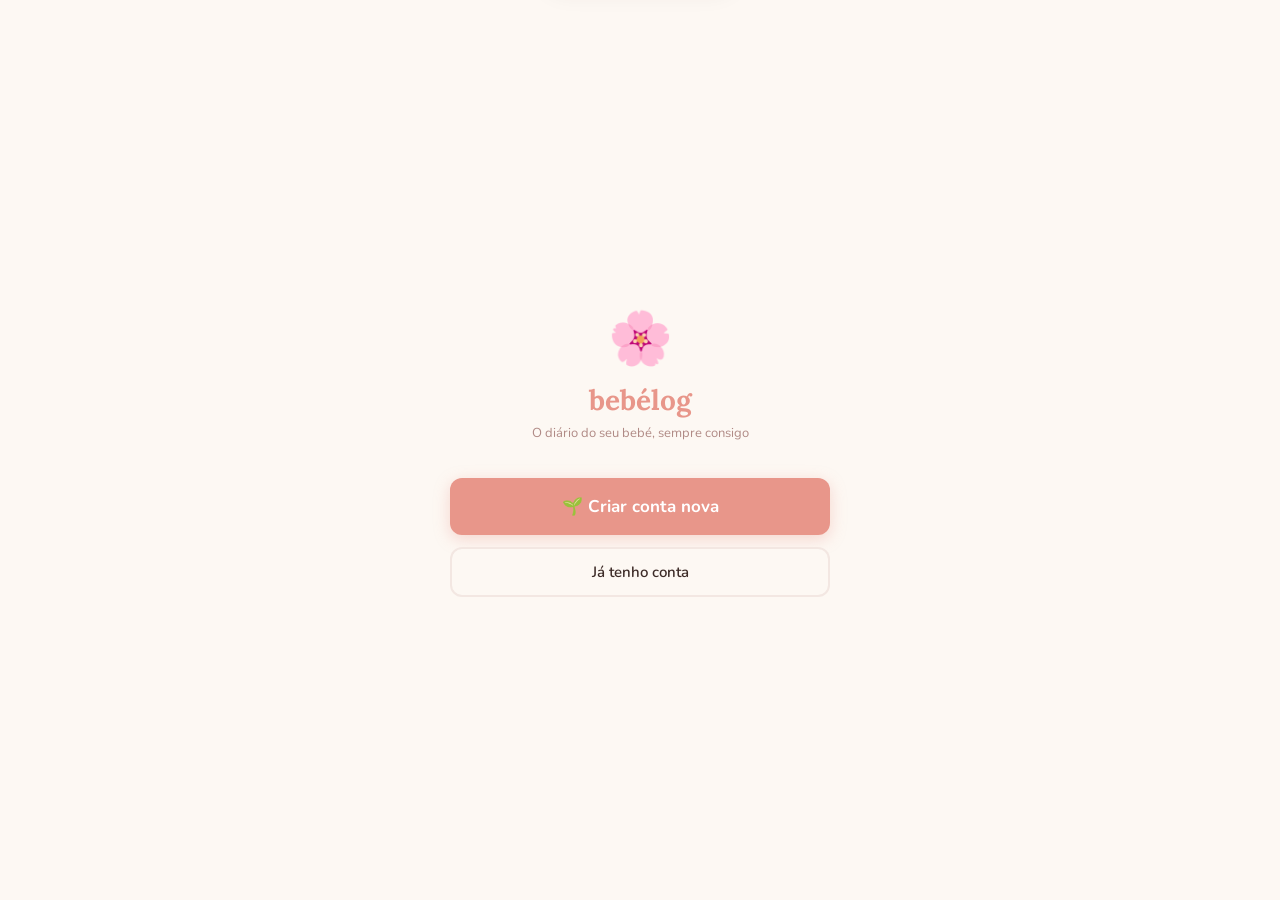
==== commit 1eb46de4: "Some fixes" ====
--- a/index.html
+++ b/index.html
@@ -144,7 +144,10 @@
 .sheet-overlay.open { opacity: 1; pointer-events: all; }
 .sheet { position: fixed; bottom: 0; left: 50%; transform: translateX(-50%) translateY(100%); width: min(430px, 100vw); background: var(--white); border-radius: var(--radius) var(--radius) 0 0; z-index: 510; padding: 20px 20px calc(20px + env(safe-area-inset-bottom, 0)); transition: transform .4s cubic-bezier(.34,1.2,.64,1); max-height: 92dvh; overflow-y: auto; }
 .sheet.open { transform: translateX(-50%) translateY(0); }
-.sheet-handle { width: 36px; height: 4px; background: var(--border); border-radius: 2px; margin: 0 auto 20px; }
+.sheet-header { position: relative; display: flex; align-items: center; justify-content: center; height: 28px; margin-bottom: 20px; }
+.sheet-handle { width: 36px; height: 4px; background: var(--border); border-radius: 2px; }
+.sheet-close { position: absolute; right: -4px; top: 50%; transform: translateY(-50%); width: 32px; height: 32px; display: flex; align-items: center; justify-content: center; background: var(--cream); border: none; border-radius: 50%; font-size: 17px; line-height: 1; color: var(--text-muted); cursor: pointer; transition: all .15s; }
+.sheet-close:active { background: var(--border); color: var(--text); }
 .sheet-title { font-family: 'Lora', serif; font-size: 20px; font-weight: 600; margin-bottom: 20px; }
 
 /* ===== FORMS ===== */
@@ -162,6 +165,18 @@
 .btn-primary { width: 100%; padding: 15px; border-radius: var(--radius-sm); background: var(--primary); color: white; font-size: 16px; font-weight: 700; cursor: pointer; transition: all .2s ease; box-shadow: 0 4px 16px rgba(232,150,138,0.35); border: none; }
 .btn-primary:active { transform: scale(.98); }
 .btn-secondary { width: 100%; padding: 13px; border-radius: var(--radius-sm); background: var(--cream); color: var(--text); font-size: 15px; font-weight: 600; cursor: pointer; transition: all .2s ease; border: 2px solid var(--border); margin-top: 10px; }
+
+/* ===== FEED TIMER ===== */
+.feed-timer { display: flex; align-items: center; gap: 16px; background: var(--cream); border: 2px solid var(--border); border-radius: var(--radius-sm); padding: 14px 16px; margin-bottom: 10px; }
+.feed-timer-display { font-size: 30px; font-weight: 700; letter-spacing: 2px; color: var(--text); min-width: 72px; font-variant-numeric: tabular-nums; }
+.feed-timer.running { border-color: var(--primary); background: var(--primary-soft); }
+.feed-timer.running .feed-timer-display { color: var(--primary); }
+.feed-timer-btns { display: flex; gap: 8px; }
+.timer-btn { padding: 8px 18px; border-radius: 30px; font-size: 13px; font-weight: 700; cursor: pointer; transition: all .2s; border: 2px solid; }
+.timer-start { border-color: var(--primary); color: var(--primary); background: transparent; }
+.timer-start:active { background: var(--primary-soft); }
+.timer-stop { border-color: #ef4444; color: #ef4444; background: transparent; }
+.timer-stop:active { background: #fef2f2; }
 
 /* ===== SUCCESS TOAST ===== */
 .toast { position: fixed; top: 24px; left: 50%; transform: translateX(-50%) translateY(-80px); background: var(--text); color: white; padding: 12px 24px; border-radius: 30px; font-size: 14px; font-weight: 600; z-index: 1000; transition: transform .4s cubic-bezier(.34,1.56,.64,1); white-space: nowrap; box-shadow: var(--shadow); display: flex; align-items: center; gap: 8px; }
@@ -422,6 +437,12 @@
 .login-err { font-size:13px;color:#C0392B;min-height:18px;margin-top:12px;font-weight:600; }
 .login-switch { text-align:center;margin-top:18px;font-size:13px;color:var(--text-muted); }
 .login-switch span { color:var(--primary);font-weight:700;cursor:pointer;text-decoration:underline; }
+.login-welcome { width:100%;max-width:380px;display:flex;flex-direction:column;gap:12px; }
+.login-welcome .btn-primary { margin:0;font-size:17px;padding:17px; }
+.login-welcome .btn-secondary { margin:0; }
+.login-back { text-align:center;margin-top:16px;font-size:13px; }
+.login-back span { color:var(--text-muted);cursor:pointer;transition:color .15s; }
+.login-back span:hover { color:var(--primary); }
 </style>
 </head>
 <body>
@@ -651,7 +672,10 @@
 <!-- SHEET OVERLAY -->
 <div class="sheet-overlay" id="sheetOverlay" onclick="closeSheet()"></div>
 <div class="sheet" id="mainSheet">
-  <div class="sheet-handle"></div>
+  <div class="sheet-header">
+    <div class="sheet-handle"></div>
+    <button class="sheet-close" onclick="closeSheet()" aria-label="Fechar">✕</button>
+  </div>
   <div id="sheetContent"></div>
 </div>
 
@@ -661,14 +685,18 @@
   <div class="login-app-name">bebélog</div>
   <div class="login-tagline">O diário do seu bebé, sempre consigo</div>
 
+  <!-- WELCOME (shown first to new users) -->
+  <div id="login-welcome" class="login-welcome">
+    <button class="btn-primary" onclick="toggleLoginMode(true)">🌱 Criar conta nova</button>
+    <button class="btn-secondary" onclick="toggleLoginMode(false)">Já tenho conta</button>
+  </div>
+
   <!-- LOGIN FORM -->
-  <div class="login-card" id="login-form">
+  <div class="login-card" id="login-form" style="display:none">
     <div class="login-title">Bem-vinda de volta 👋</div>
     <div class="form-group">
       <label class="form-label">Número de telefone</label>
-      <input type="tel" class="form-control" id="login-phone" placeholder="841234567" autocomplete="tel"
-             style="letter-spacing:.5px">
-      <div style="font-size:11px;color:var(--text-muted);margin-top:4px">Número moçambicano — o código 258 é adicionado automaticamente</div>
+      <input type="tel" class="form-control" id="login-phone" placeholder="841234567" autocomplete="tel" style="letter-spacing:.5px">
     </div>
     <div class="form-group">
       <label class="form-label">Senha</label>
@@ -678,6 +706,7 @@
     <div class="login-err" id="login-err"></div>
     <button class="btn-primary" id="login-btn" onclick="submitLogin()" style="margin-top:4px;width:100%">Entrar</button>
     <div class="login-switch">Ainda não tem conta? <span onclick="toggleLoginMode(true)">Registar</span></div>
+    <div class="login-back"><span onclick="toggleLoginMode(null)">← Voltar</span></div>
   </div>
 
   <!-- REGISTER FORM -->
@@ -685,9 +714,7 @@
     <div class="login-title">Criar conta 🌱</div>
     <div class="form-group">
       <label class="form-label">Número de telefone</label>
-      <input type="tel" class="form-control" id="reg-phone" placeholder="841234567" autocomplete="tel"
-             style="letter-spacing:.5px">
-      <div style="font-size:11px;color:var(--text-muted);margin-top:4px">Número moçambicano — o código 258 é adicionado automaticamente</div>
+      <input type="tel" class="form-control" id="reg-phone" placeholder="841234567" autocomplete="tel" style="letter-spacing:.5px">
     </div>
     <div class="form-group">
       <label class="form-label">Senha</label>
@@ -697,6 +724,7 @@
     <div class="login-err" id="reg-err"></div>
     <button class="btn-primary" id="reg-btn" onclick="submitRegister()" style="margin-top:4px;width:100%">Criar conta</button>
     <div class="login-switch">Já tem conta? <span onclick="toggleLoginMode(false)">Entrar</span></div>
+    <div class="login-back"><span onclick="toggleLoginMode(null)">← Voltar</span></div>
   </div>
 </div>
 
@@ -738,7 +766,7 @@
     const opts = { method, headers: this._h() };
     if (data !== undefined) opts.body = JSON.stringify(data);
     const r = await fetch((window.CONFIG?.apiUrl || '/api') + path, opts);
-    if (r.status === 401) { showLoginScreen(); return null; }
+    if (r.status === 401) { showLoginScreen(false); return null; }
     return r;
   },
   async get(path)           { return (await this._fetch('GET',    path))?.json(); },
@@ -899,9 +927,36 @@
 }
 function closeSheet() {
   document.getElementById('sheetOverlay').classList.remove('open');
-  document.getElementById('mainSheet').classList.remove('open');
+  const sheet = document.getElementById('mainSheet');
+  sheet.classList.remove('open');
+  sheet.style.transform = '';
   S.sheetOpen = null;
-}
+  resetFeedTimer();
+}
+// ── Sheet drag-to-close ───────────────────────────────────────────────────────
+(function() {
+  const sheet = document.getElementById('mainSheet');
+  let startY = 0, dragging = false;
+  sheet.querySelector('.sheet-header').addEventListener('touchstart', e => {
+    if (!sheet.classList.contains('open')) return;
+    startY   = e.touches[0].clientY;
+    dragging = true;
+    sheet.style.transition = 'none';
+  }, { passive: true });
+  document.addEventListener('touchmove', e => {
+    if (!dragging) return;
+    const delta = Math.max(0, e.touches[0].clientY - startY);
+    sheet.style.transform = `translateX(-50%) translateY(${delta}px)`;
+  }, { passive: true });
+  document.addEventListener('touchend', e => {
+    if (!dragging) return;
+    dragging = false;
+    const delta = e.changedTouches[0].clientY - startY;
+    sheet.style.transition = '';
+    sheet.style.transform  = '';
+    if (delta > 80) closeSheet();
+  });
+})();
 function buildSheetContent(type) {
   switch(type) {
     case 'sleep': return buildSleepSheet();
@@ -1153,7 +1208,7 @@
   const titles = { sleep: 'Sono', feed: 'Alimentação', diaper: 'Fralda', med: 'Medicamento', growth: 'Crescimento' };
   let sub = '';
   if (l.type === 'sleep') sub = l.duration ? fmtDuration(l.duration) : (l.end ? '' : 'A dormir...');
-  if (l.type === 'feed') sub = l.feedType === 'breast' ? `Mama ${l.side||''}` : l.feedType === 'formula' ? `Biberão ${l.amount||''}ml` : 'Papinha';
+  if (l.type === 'feed') sub = l.feedType === 'breast' ? `Mama${l.duration ? ` · ${l.duration}min` : ''}` : l.feedType === 'formula' ? `Biberão ${l.amount||''}ml` : 'Papinha';
   if (l.type === 'diaper') sub = l.diaperType === 'wet' ? 'Molhada' : l.diaperType === 'dirty' ? 'Suja' : 'Molhada e Suja';
   if (l.type === 'med') sub = `${l.medName||''} ${l.dose||''}`;
   if (l.type === 'growth') sub = l.growthType === 'weight' ? `Peso: ${l.value}kg` : `Altura: ${l.value}cm`;
@@ -1344,16 +1399,15 @@
     </div>
     <div id="e-breast-group" style="display:${l.feedType==='breast'?'block':'none'}">
       <div class="form-group">
-        <label class="form-label">Lado</label>
-        <div class="toggle-group" id="e-side">
-          <button class="toggle-btn ${l.side==='esquerdo'?'active':''}" data-v="esquerdo" onclick="toggleSelect(this,'e-side')">◉ Esquerdo</button>
-          <button class="toggle-btn ${l.side==='direito'?'active':''}" data-v="direito" onclick="toggleSelect(this,'e-side')">◉ Direito</button>
-          <button class="toggle-btn ${l.side==='ambos'?'active':''}" data-v="ambos" onclick="toggleSelect(this,'e-side')">◉ Ambos</button>
+        <label class="form-label">Duração</label>
+        <div class="feed-timer" id="f-timer">
+          <span class="feed-timer-display" id="ft-display">00:00</span>
+          <div class="feed-timer-btns">
+            <button class="timer-btn timer-start" id="ft-start" onclick="startFeedTimer()">▶ Iniciar</button>
+            <button class="timer-btn timer-stop" id="ft-stop" onclick="stopFeedTimer()" style="display:none">⏹ Parar</button>
+          </div>
         </div>
-      </div>
-      <div class="form-group">
-        <label class="form-label">Duração (minutos)</label>
-        <input type="number" class="form-control" id="e-fduration" value="${l.duration||''}" min="1" max="60">
+        <input type="number" class="form-control" id="e-fduration" value="${l.duration||''}" placeholder="ex: 15 min" min="1" max="180" step="1" inputmode="numeric">
       </div>
     </div>
     <div id="e-formula-group" style="display:${l.feedType==='formula'?'block':'none'}">
@@ -1442,7 +1496,6 @@
     if (!timeVal) { alert('Insira a hora'); return; }
     changes.time = new Date(`${dateBase}T${timeVal}`).getTime();
     changes.feedType = document.querySelector('#e-ftype .toggle-btn.active')?.dataset.v || l.feedType;
-    changes.side = document.querySelector('#e-side .toggle-btn.active')?.dataset.v;
     const dur = document.getElementById('e-fduration')?.value;
     changes.duration = dur ? +dur : null;
     const amt = document.getElementById('e-amount')?.value;
@@ -1558,16 +1611,15 @@
   </div>
   <div id="feed-extra">
     <div class="form-group" id="f-breast-group">
-      <label class="form-label">Lado</label>
-      <div class="toggle-group" id="f-side">
-        <button class="toggle-btn active" data-v="esquerdo" onclick="toggleSelect(this,'f-side')">◉ Esquerdo</button>
-        <button class="toggle-btn" data-v="direito" onclick="toggleSelect(this,'f-side')">◉ Direito</button>
-        <button class="toggle-btn" data-v="ambos" onclick="toggleSelect(this,'f-side')">◉ Ambos</button>
-      </div>
-    </div>
-    <div class="form-group">
-      <label class="form-label">Duração (minutos)</label>
-      <input type="number" class="form-control" id="f-duration" placeholder="Ex: 15" min="1" max="60">
+      <label class="form-label">Duração</label>
+      <div class="feed-timer" id="f-timer">
+        <span class="feed-timer-display" id="ft-display">00:00</span>
+        <div class="feed-timer-btns">
+          <button class="timer-btn timer-start" id="ft-start" onclick="startFeedTimer()">▶ Iniciar</button>
+          <button class="timer-btn timer-stop" id="ft-stop" onclick="stopFeedTimer()" style="display:none">⏹ Parar</button>
+        </div>
+      </div>
+      <input type="number" class="form-control" id="f-duration" placeholder="ex: 15 min" min="1" max="180" step="1" inputmode="numeric">
     </div>
   </div>
   <div id="f-formula-group" style="display:none">
@@ -1593,18 +1645,57 @@
 }
 function saveFeed() {
   const feedType = document.querySelector('#f-type .toggle-btn.active')?.dataset.v || 'breast';
-  const side = document.querySelector('#f-side .toggle-btn.active')?.dataset.v;
   const duration = document.getElementById('f-duration')?.value;
   const amount = document.getElementById('f-amount')?.value;
   const notes = document.getElementById('f-notes').value.trim();
   const timeVal = document.getElementById('f-time').value;
   const today = new Date();
   const ts = new Date(`${today.toISOString().slice(0,10)}T${timeVal}`).getTime();
-  const log = { id: uid(), type: 'feed', feedType, side, duration: duration ? +duration : null, amount: amount ? +amount : null, notes, time: ts, date: todayStr() };
+  const log = { id: uid(), type: 'feed', feedType, duration: duration ? +duration : null, amount: amount ? +amount : null, notes, time: ts, date: todayStr() };
   DB.addLog(log);
   closeSheet();
   showToast('Refeição registada! 🍼');
   renderFeed();
+}
+
+// ── Feed timer ────────────────────────────────────────────────────────────────
+let feedTimer = { running: false, startTs: 0, elapsed: 0, _id: null };
+
+function startFeedTimer() {
+  if (feedTimer.running) return;
+  feedTimer.running = true;
+  feedTimer.startTs = Date.now() - feedTimer.elapsed * 1000;
+  feedTimer._id = setInterval(tickFeedTimer, 500);
+  document.getElementById('ft-start').style.display = 'none';
+  document.getElementById('ft-stop').style.display  = '';
+  document.getElementById('f-timer')?.classList.add('running');
+}
+function stopFeedTimer() {
+  if (!feedTimer.running) return;
+  clearInterval(feedTimer._id);
+  feedTimer.running = false;
+  feedTimer.elapsed = Math.floor((Date.now() - feedTimer.startTs) / 1000);
+  document.getElementById('ft-start').style.display = '';
+  document.getElementById('ft-stop').style.display  = 'none';
+  document.getElementById('f-timer')?.classList.remove('running');
+  const mins = Math.max(1, Math.round(feedTimer.elapsed / 60));
+  const durEl = document.getElementById('f-duration') || document.getElementById('e-fduration');
+  if (durEl) durEl.value = mins;
+  renderTimerDisplay();
+}
+function resetFeedTimer() {
+  clearInterval(feedTimer._id);
+  feedTimer = { running: false, startTs: 0, elapsed: 0, _id: null };
+}
+function tickFeedTimer() {
+  feedTimer.elapsed = Math.floor((Date.now() - feedTimer.startTs) / 1000);
+  renderTimerDisplay();
+}
+function renderTimerDisplay() {
+  const el = document.getElementById('ft-display');
+  if (!el) return;
+  const s = feedTimer.elapsed % 60, m = Math.floor(feedTimer.elapsed / 60);
+  el.textContent = `${String(m).padStart(2,'0')}:${String(s).padStart(2,'0')}`;
 }
 
 // ===== DIAPER SCREEN =====
@@ -1853,7 +1944,7 @@
       const titles = { sleep:'Sono', feed:'Alimentação', diaper:'Fralda', med:'Medicamento', growth:'Crescimento' };
       let sub = '';
       if (l.type === 'sleep') sub = l.duration ? fmtDuration(l.duration) : 'A dormir';
-      if (l.type === 'feed') sub = l.feedType === 'breast' ? `Mama ${l.side||''}` : l.feedType === 'formula' ? `Biberão ${l.amount||''}ml` : 'Papinha';
+      if (l.type === 'feed') sub = l.feedType === 'breast' ? `Mama${l.duration ? ` · ${l.duration}min` : ''}` : l.feedType === 'formula' ? `Biberão ${l.amount||''}ml` : 'Papinha';
       if (l.type === 'diaper') sub = l.diaperType === 'wet' ? 'Molhada' : l.diaperType === 'dirty' ? 'Suja' : 'Ambas';
       if (l.type === 'med') sub = `${l.medName||''} ${l.dose||''}`;
       if (l.type === 'growth') sub = l.growthType === 'weight' ? `${l.value}kg` : `${l.value}cm`;
@@ -2045,7 +2136,7 @@
 
 // Template variable substitution
 function fillTemplate(tpl, vars) {
-  return tpl.replace(/\{([\w]+)\}/g, (_, k) => vars[k] !== undefined ? vars[k] : `{${k}}`);
+  return tpl.replace(/\{([^}]+)\}/g, (_, k) => vars[k] !== undefined ? vars[k] : `{${k}}`);
 }
 
 function buildSummaryVars() {
@@ -2790,17 +2881,19 @@
 }
 
 // ===== AUTH =====
-function showLoginScreen() {
+function showLoginScreen(mode) {
   document.querySelectorAll('.screen.active').forEach(s => s.classList.remove('active'));
   document.getElementById('login-screen').style.display = 'flex';
   document.getElementById('bottom-nav').style.display   = 'none';
+  toggleLoginMode(mode ?? null);
 }
 function hideLoginScreen() {
   document.getElementById('login-screen').style.display = 'none';
 }
-function toggleLoginMode(showRegister) {
-  document.getElementById('login-form').style.display    = showRegister ? 'none'  : 'block';
-  document.getElementById('register-form').style.display = showRegister ? 'block' : 'none';
+function toggleLoginMode(mode) {
+  document.getElementById('login-welcome').style.display  = mode === null  ? 'flex'  : 'none';
+  document.getElementById('login-form').style.display     = mode === false  ? 'block' : 'none';
+  document.getElementById('register-form').style.display  = mode === true   ? 'block' : 'none';
 }
 
 function normalizePhone(raw) {
@@ -2861,7 +2954,7 @@
   API.post('/auth.php?action=logout').catch(() => {});
   localStorage.removeItem('bebe_token');
   localStorage.removeItem('bebe_role');
-  showLoginScreen();
+  showLoginScreen(false);
 }
 
 // ===== SYNC =====
